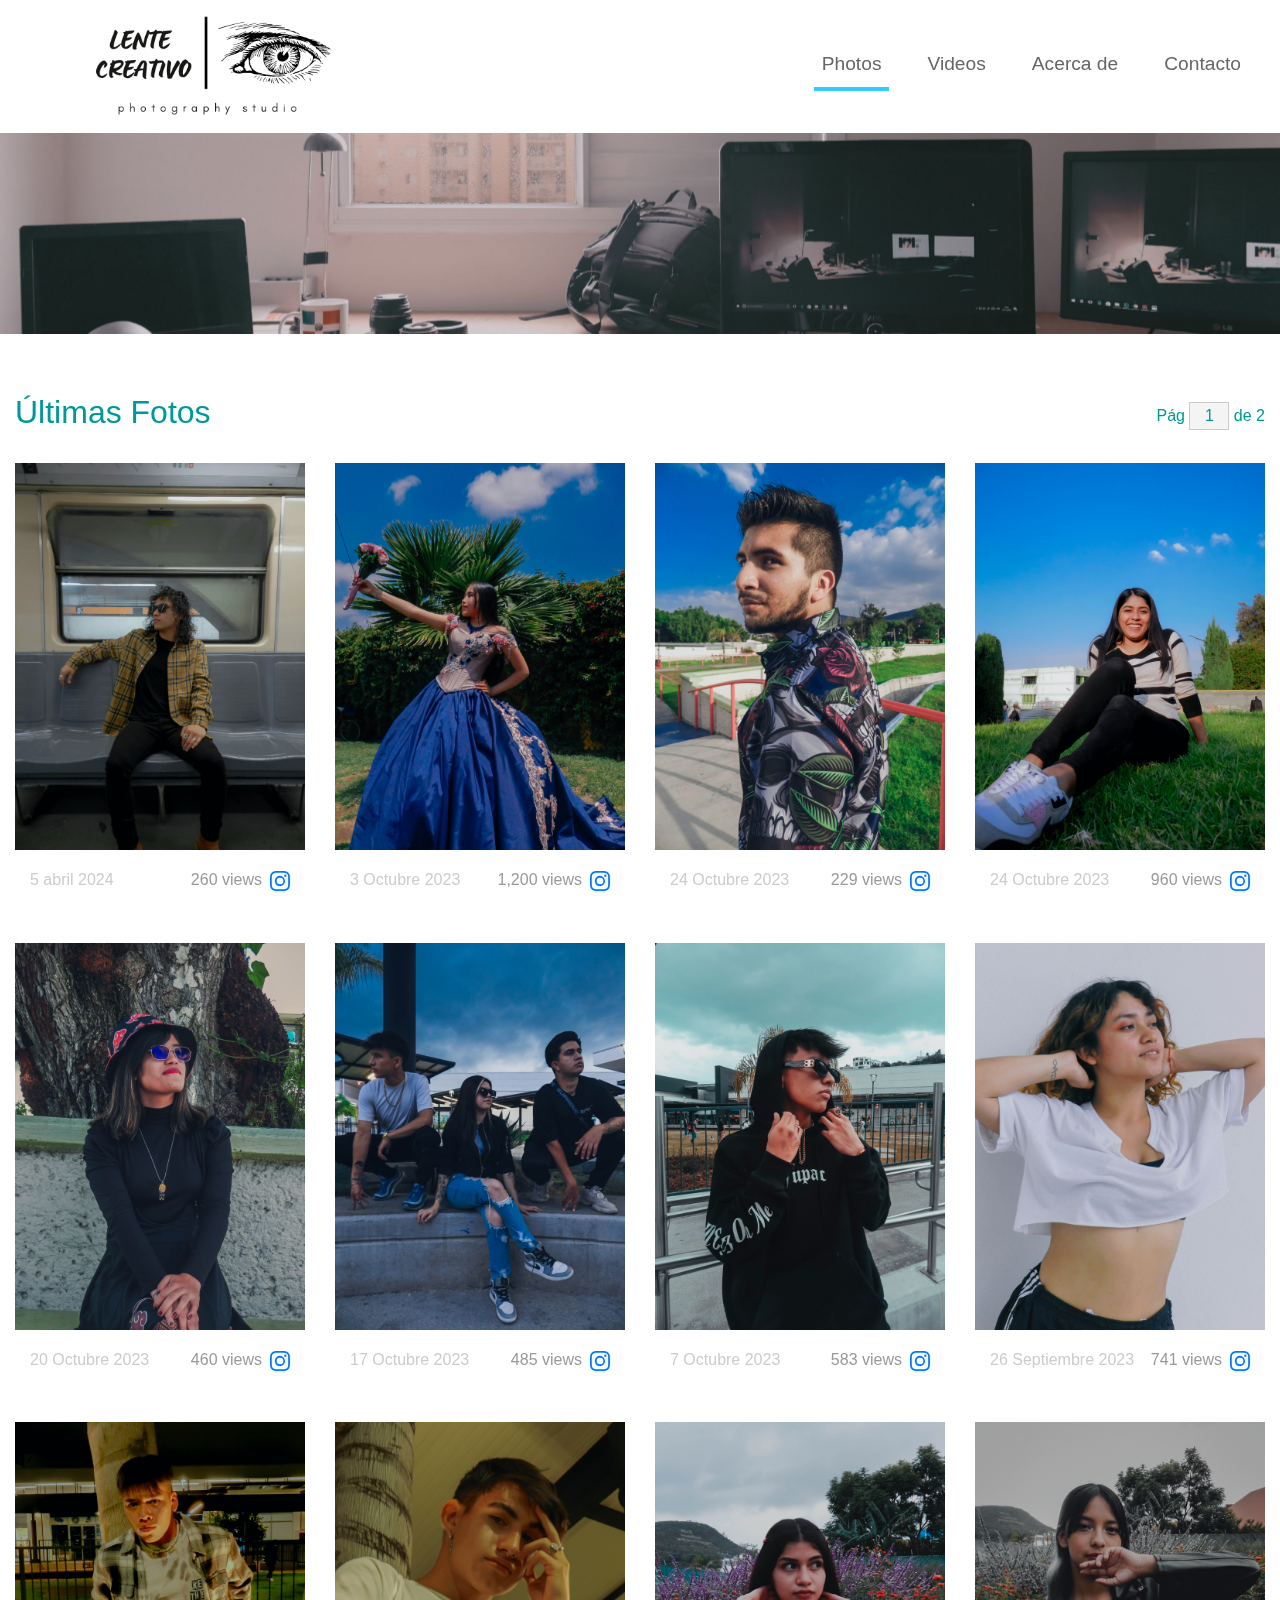
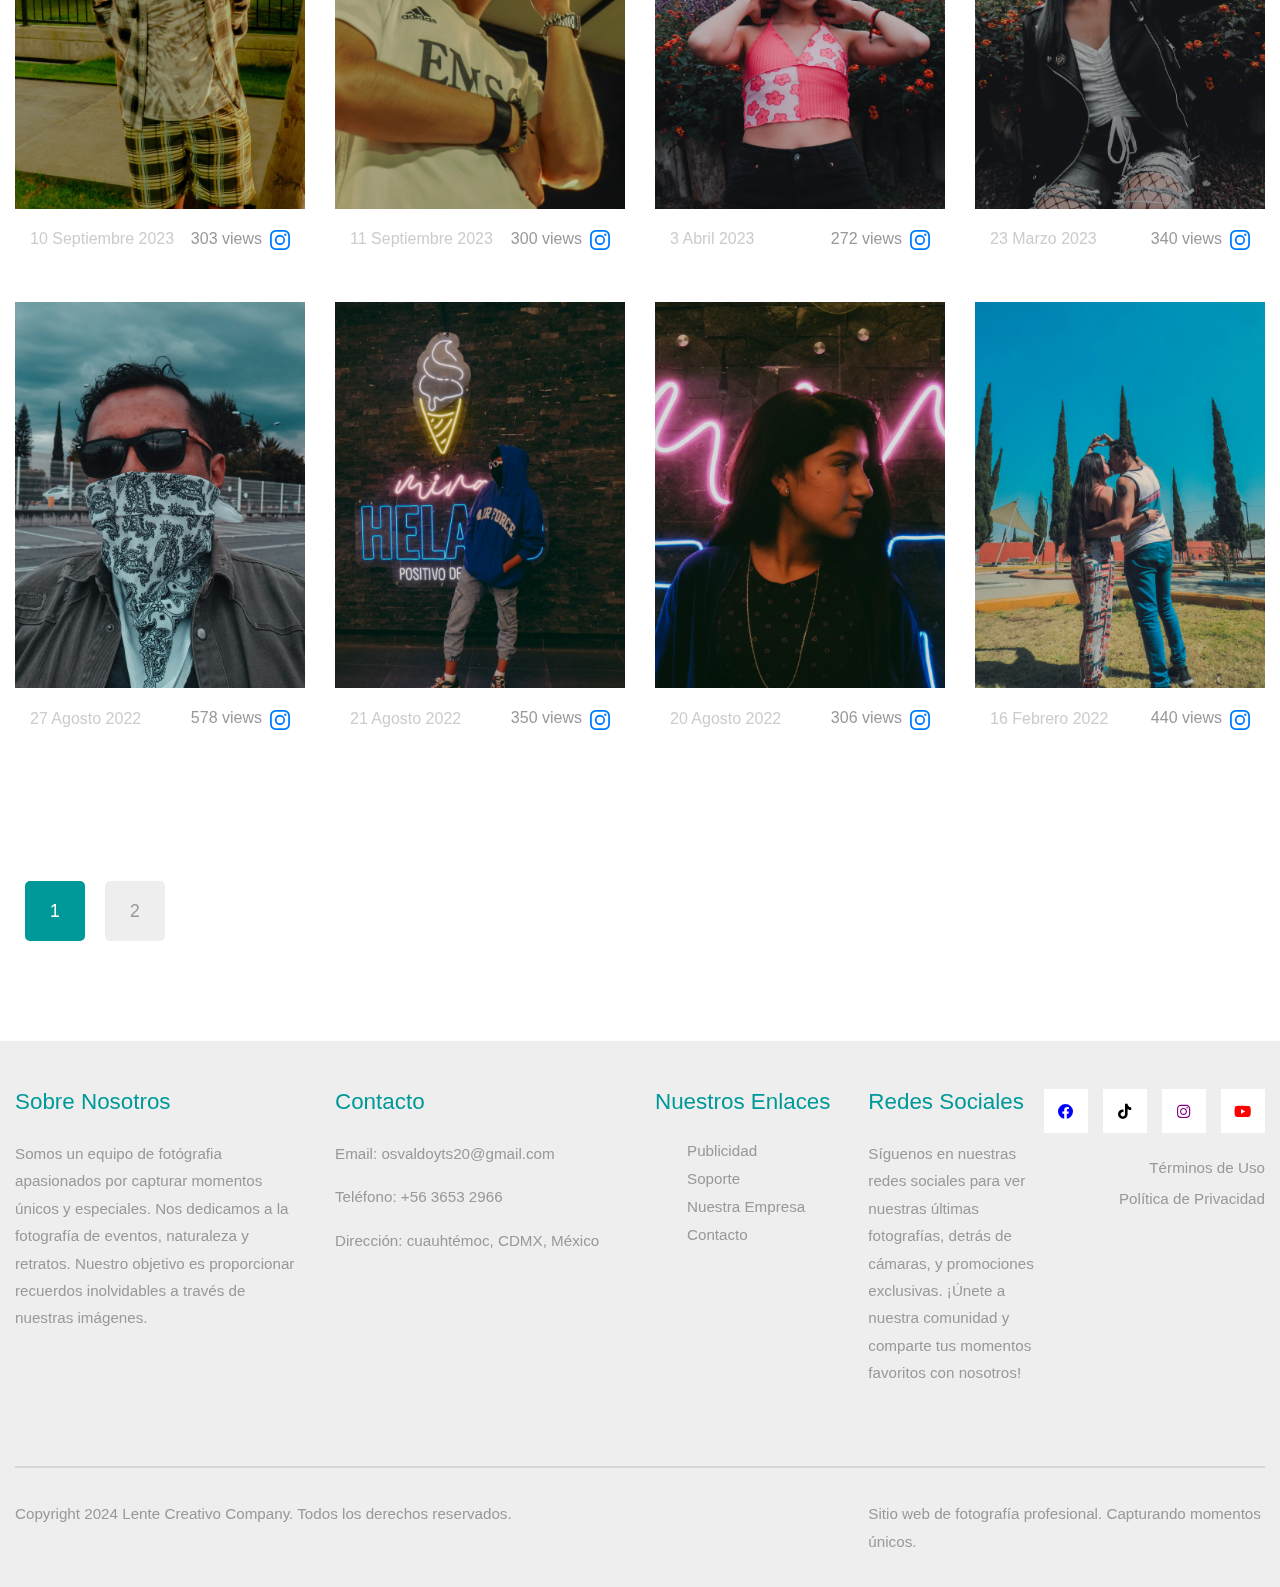
==== index.html @ 3329847a "first commit" ====
<!DOCTYPE html>
<html lang="en">
<head>
    <meta charset="UTF-8">
    <meta name="viewport" content="width=device-width, initial-scale=1.0">
    <title>Lente Creativo | Inicio</title>
    <link rel="stylesheet" href="css/bootstrap.min.css">
    <link rel="stylesheet" href="fontawesome/css/all.min.css">
    <link rel="stylesheet" href="css/templatemo-style.css">
    <link rel="icon" href="img/lente.png" type="image/x-icon">
    <link href="https://stackpath.bootstrapcdn.com/bootstrap/4.5.2/css/bootstrap.min.css" rel="stylesheet">
    <link href="https://cdnjs.cloudflare.com/ajax/libs/font-awesome/5.15.4/css/all.min.css" rel="stylesheet">


</head>
<body>
    <!-- Page Loader -->
    <div id="loader-wrapper">
        <div id="loader"></div>

        <div class="loader-section section-left"></div>
        <div class="loader-section section-right"></div>

    </div>
    <nav class="navbar navbar-expand-lg">
        <div class="container-fluid">
            <a class="navbar-brand" href="#">
                <img src="img/logo-creative.png" alt="Image" class="img-fluid">
            </a>
            <button class="navbar-toggler" type="button" data-toggle="collapse" data-target="#navbarSupportedContent" aria-controls="navbarSupportedContent" aria-expanded="false" aria-label="Toggle navigation">
                <i class="fas fa-bars"></i>
            </button>
            <div class="collapse navbar-collapse" id="navbarSupportedContent">
            <ul class="navbar-nav ml-auto mb-2 mb-lg-0">
                <li class="nav-item">
                    <a class="nav-link nav-link-1 active" aria-current="page" href="index.html">Photos</a>
                </li>
                <li class="nav-item">
                    <a class="nav-link nav-link-2" href="videos.html">Videos</a>
                </li>
                <li class="nav-item">
                    <a class="nav-link nav-link-3" href="about.html">Acerca de</a>
                </li>
                <li class="nav-item">
                    <a class="nav-link nav-link-4" href="contact.html">Contacto</a>
                </li>
            </ul>
            </div>
        </div>
    </nav>

    <div class="tm-hero d-flex justify-content-center align-items-center" data-parallax="scroll" data-image-src="img/fondo-desk.jpg">
        <form class="d-flex tm-search-form">
            <!-- <input class="form-control tm-search-input" type="search" placeholder="Search" aria-label="Search">
            <button class="btn btn-outline-success tm-search-btn" type="submit">
                <i class="fas fa-search"></i>
            </button> -->
        </form>
    </div>

    <div class="container-fluid tm-container-content tm-mt-60">
        <div class="row mb-4">
            <h2 class="col-6 tm-text-primary">
                Últimas Fotos
            </h2>
            <div class="col-6 d-flex justify-content-end align-items-center">
                <form action="" class="tm-text-primary">
                    Pág <input type="text" value="1" size="1" class="tm-input-paging tm-text-primary"> de 2
                </form>
            </div>
        </div>
        <!-- Ilucionista -->
        <div class="row tm-mb-90 tm-gallery">
            <div class="col-xl-3 col-lg-4 col-md-6 col-sm-6 col-12 mb-5">
                <figure class="effect-ming tm-video-item">
                    <img src="img/Ilucionita/DSCN0073.jpg" alt="Image" class="img-fluid"  id="mainImage1">
                    <figcaption class="d-flex align-items-center justify-content-center">
                        <h2 id="paragraph1">Ilucionista</h2>
                        <a href="photo-details.html?set=1">Ver más</a>
                    </figcaption>                    
                </figure>
                <div class="container">
                    <div class="d-flex justify-content-between tm-text-gray">
                        <div class="d-flex align-items-center">
                            <span class="tm-text-gray-light">5 abril 2024</span>
                        </div>
                        <div class="d-flex align-items-center">
                            <p class="mb-0 mr-2">260 views</p>
                            <a href="https://www.instagram.com/mm12_photos/" target="_blank">
                                <svg xmlns="http://www.w3.org/2000/svg" width="20" height="20" fill="currentColor" class="bi bi-instagram" viewBox="0 0 16 16">
                                    <path d="M8 0C5.829 0 5.556.01 4.703.048 3.85.088 3.269.222 2.76.42a3.9 3.9 0 0 0-1.417.923A3.9 3.9 0 0 0 .42 2.76C.222 3.268.087 3.85.048 4.7.01 5.555 0 5.827 0 8.001c0 2.172.01 2.444.048 3.297.04.852.174 1.433.372 1.942.205.526.478.972.923 1.417.444.445.89.719 1.416.923.51.198 1.09.333 1.942.372C5.555 15.99 5.827 16 8 16s2.444-.01 3.298-.048c.851-.04 1.434-.174 1.943-.372a3.9 3.9 0 0 0 1.416-.923c.445-.445.718-.891.923-1.417.197-.509.332-1.09.372-1.942C15.99 10.445 16 10.173 16 8s-.01-2.445-.048-3.299c-.04-.851-.175-1.433-.372-1.941a3.9 3.9 0 0 0-.923-1.417A3.9 3.9 0 0 0 13.24.42c-.51-.198-1.092-.333-1.943-.372C10.443.01 10.172 0 7.998 0zm-.717 1.442h.718c2.136 0 2.389.007 3.232.046.78.035 1.204.166 1.486.275.373.145.64.319.92.599s.453.546.598.92c.11.281.24.705.275 1.485.039.843.047 1.096.047 3.231s-.008 2.389-.047 3.232c-.035.78-.166 1.203-.275 1.485a2.5 2.5 0 0 1-.599.919c-.28.28-.546.453-.92.598-.28.11-.704.24-1.485.276-.843.038-1.096.047-3.232.047s-2.39-.009-3.233-.047c-.78-.036-1.203-.166-1.485-.276a2.5 2.5 0 0 1-.92-.598 2.5 2.5 0 0 1-.6-.92c-.109-.281-.24-.705-.275-1.485-.038-.843-.046-1.096-.046-3.233s.008-2.388.046-3.231c.036-.78.166-1.204.276-1.486.145-.373.319-.64.599-.92s.546-.453.92-.598c.282-.11.705-.24 1.485-.276.738-.034 1.024-.044 2.515-.045zm4.988 1.328a.96.96 0 1 0 0 1.92.96.96 0 0 0 0-1.92m-4.27 1.122a4.109 4.109 0 1 0 0 8.217 4.109 4.109 0 0 0 0-8.217m0 1.441a2.667 2.667 0 1 1 0 5.334 2.667 2.667 0 0 1 0-5.334"/>
                                </svg>
                            </a>
                        </div>
                    </div>
                </div>
            </div>
            <!-- Xv-->
            <div class="col-xl-3 col-lg-4 col-md-6 col-sm-6 col-12 mb-5">
                <figure class="effect-ming tm-video-item">
                    <img src="img/xv/DSCN0004.jpg" alt="Image" class="img-fluid" id="mainImage2">
                    <figcaption class="d-flex align-items-center justify-content-center">
                        <h2 id="paragraph2">XV</h2>
                        <a href="photo-details.html?set=2">Ver más</a>
                    </figcaption>                    
                </figure>
                <div class="container">
                    <div class="d-flex justify-content-between tm-text-gray">
                        <div class="d-flex align-items-center">
                            <span class="tm-text-gray-light">3 Octubre 2023</span>
                        </div>
                        <div class="d-flex align-items-center">
                            <p class="mb-0 mr-2">1,200 views</p>
                            <a href="https://www.instagram.com/mm12_photos/" target="_blank">
                                <svg xmlns="http://www.w3.org/2000/svg" width="20" height="20" fill="currentColor" class="bi bi-instagram" viewBox="0 0 16 16">
                                    <path d="M8 0C5.829 0 5.556.01 4.703.048 3.85.088 3.269.222 2.76.42a3.9 3.9 0 0 0-1.417.923A3.9 3.9 0 0 0 .42 2.76C.222 3.268.087 3.85.048 4.7.01 5.555 0 5.827 0 8.001c0 2.172.01 2.444.048 3.297.04.852.174 1.433.372 1.942.205.526.478.972.923 1.417.444.445.89.719 1.416.923.51.198 1.09.333 1.942.372C5.555 15.99 5.827 16 8 16s2.444-.01 3.298-.048c.851-.04 1.434-.174 1.943-.372a3.9 3.9 0 0 0 1.416-.923c.445-.445.718-.891.923-1.417.197-.509.332-1.09.372-1.942C15.99 10.445 16 10.173 16 8s-.01-2.445-.048-3.299c-.04-.851-.175-1.433-.372-1.941a3.9 3.9 0 0 0-.923-1.417A3.9 3.9 0 0 0 13.24.42c-.51-.198-1.092-.333-1.943-.372C10.443.01 10.172 0 7.998 0zm-.717 1.442h.718c2.136 0 2.389.007 3.232.046.78.035 1.204.166 1.486.275.373.145.64.319.92.599s.453.546.598.92c.11.281.24.705.275 1.485.039.843.047 1.096.047 3.231s-.008 2.389-.047 3.232c-.035.78-.166 1.203-.275 1.485a2.5 2.5 0 0 1-.599.919c-.28.28-.546.453-.92.598-.28.11-.704.24-1.485.276-.843.038-1.096.047-3.232.047s-2.39-.009-3.233-.047c-.78-.036-1.203-.166-1.485-.276a2.5 2.5 0 0 1-.92-.598 2.5 2.5 0 0 1-.6-.92c-.109-.281-.24-.705-.275-1.485-.038-.843-.046-1.096-.046-3.233s.008-2.388.046-3.231c.036-.78.166-1.204.276-1.486.145-.373.319-.64.599-.92s.546-.453.92-.598c.282-.11.705-.24 1.485-.276.738-.034 1.024-.044 2.515-.045zm4.988 1.328a.96.96 0 1 0 0 1.92.96.96 0 0 0 0-1.92m-4.27 1.122a4.109 4.109 0 1 0 0 8.217 4.109 4.109 0 0 0 0-8.217m0 1.441a2.667 2.667 0 1 1 0 5.334 2.667 2.667 0 0 1 0-5.334"/>
                                </svg>
                            </a>
                        </div>
                    </div>
                </div>
            </div>
            <!-- Mike -->
            <div class="col-xl-3 col-lg-4 col-md-6 col-sm-6 col-12 mb-5">
                <figure class="effect-ming tm-video-item">
                    <img src="img/mike/DSCN0142.jpg" alt="Image" class="img-fluid" id="mainImage3">
                    <figcaption class="d-flex align-items-center justify-content-center">
                        <h2 id="paragraph3">Boy</h2>
                        <a href="photo-details.html?set=3">Ver más</a>
                    </figcaption>                    
                </figure>
                <div class="container">
                    <div class="d-flex justify-content-between tm-text-gray">
                        <div class="d-flex align-items-center">
                            <span class="tm-text-gray-light">24 Octubre 2023</span>
                        </div>
                        <div class="d-flex align-items-center">
                            <p class="mb-0 mr-2">229 views</p>
                            <a href="https://www.instagram.com/mm12_photos/" target="_blank">
                                <svg xmlns="http://www.w3.org/2000/svg" width="20" height="20" fill="currentColor" class="bi bi-instagram" viewBox="0 0 16 16">
                                    <path d="M8 0C5.829 0 5.556.01 4.703.048 3.85.088 3.269.222 2.76.42a3.9 3.9 0 0 0-1.417.923A3.9 3.9 0 0 0 .42 2.76C.222 3.268.087 3.85.048 4.7.01 5.555 0 5.827 0 8.001c0 2.172.01 2.444.048 3.297.04.852.174 1.433.372 1.942.205.526.478.972.923 1.417.444.445.89.719 1.416.923.51.198 1.09.333 1.942.372C5.555 15.99 5.827 16 8 16s2.444-.01 3.298-.048c.851-.04 1.434-.174 1.943-.372a3.9 3.9 0 0 0 1.416-.923c.445-.445.718-.891.923-1.417.197-.509.332-1.09.372-1.942C15.99 10.445 16 10.173 16 8s-.01-2.445-.048-3.299c-.04-.851-.175-1.433-.372-1.941a3.9 3.9 0 0 0-.923-1.417A3.9 3.9 0 0 0 13.24.42c-.51-.198-1.092-.333-1.943-.372C10.443.01 10.172 0 7.998 0zm-.717 1.442h.718c2.136 0 2.389.007 3.232.046.78.035 1.204.166 1.486.275.373.145.64.319.92.599s.453.546.598.92c.11.281.24.705.275 1.485.039.843.047 1.096.047 3.231s-.008 2.389-.047 3.232c-.035.78-.166 1.203-.275 1.485a2.5 2.5 0 0 1-.599.919c-.28.28-.546.453-.92.598-.28.11-.704.24-1.485.276-.843.038-1.096.047-3.232.047s-2.39-.009-3.233-.047c-.78-.036-1.203-.166-1.485-.276a2.5 2.5 0 0 1-.92-.598 2.5 2.5 0 0 1-.6-.92c-.109-.281-.24-.705-.275-1.485-.038-.843-.046-1.096-.046-3.233s.008-2.388.046-3.231c.036-.78.166-1.204.276-1.486.145-.373.319-.64.599-.92s.546-.453.92-.598c.282-.11.705-.24 1.485-.276.738-.034 1.024-.044 2.515-.045zm4.988 1.328a.96.96 0 1 0 0 1.92.96.96 0 0 0 0-1.92m-4.27 1.122a4.109 4.109 0 1 0 0 8.217 4.109 4.109 0 0 0 0-8.217m0 1.441a2.667 2.667 0 1 1 0 5.334 2.667 2.667 0 0 1 0-5.334"/>
                                </svg>
                            </a>
                        </div>
                    </div>
                </div>
            </div>
            <!-- Fer -->
            <div class="col-xl-3 col-lg-4 col-md-6 col-sm-6 col-12 mb-5">
                <figure class="effect-ming tm-video-item">
                    <img src="img/Fer/DSCN0182.jpg" alt="Image" class="img-fluid" id="mainImage4">
                    <figcaption class="d-flex align-items-center justify-content-center">
                        <h2 id="paragraph4">Girl</h2>
                        <a href="photo-details.html?set=4">Ver más</a>
                    </figcaption>                    
                </figure>
                <div class="container">
                    <div class="d-flex justify-content-between tm-text-gray">
                        <div class="d-flex align-items-center">
                            <span class="tm-text-gray-light">24 Octubre 2023</span>
                        </div>
                        <div class="d-flex align-items-center">
                            <p class="mb-0 mr-2">960 views</p>
                            <a href="https://www.instagram.com/mm12_photos/" target="_blank">
                                <svg xmlns="http://www.w3.org/2000/svg" width="20" height="20" fill="currentColor" class="bi bi-instagram" viewBox="0 0 16 16">
                                    <path d="M8 0C5.829 0 5.556.01 4.703.048 3.85.088 3.269.222 2.76.42a3.9 3.9 0 0 0-1.417.923A3.9 3.9 0 0 0 .42 2.76C.222 3.268.087 3.85.048 4.7.01 5.555 0 5.827 0 8.001c0 2.172.01 2.444.048 3.297.04.852.174 1.433.372 1.942.205.526.478.972.923 1.417.444.445.89.719 1.416.923.51.198 1.09.333 1.942.372C5.555 15.99 5.827 16 8 16s2.444-.01 3.298-.048c.851-.04 1.434-.174 1.943-.372a3.9 3.9 0 0 0 1.416-.923c.445-.445.718-.891.923-1.417.197-.509.332-1.09.372-1.942C15.99 10.445 16 10.173 16 8s-.01-2.445-.048-3.299c-.04-.851-.175-1.433-.372-1.941a3.9 3.9 0 0 0-.923-1.417A3.9 3.9 0 0 0 13.24.42c-.51-.198-1.092-.333-1.943-.372C10.443.01 10.172 0 7.998 0zm-.717 1.442h.718c2.136 0 2.389.007 3.232.046.78.035 1.204.166 1.486.275.373.145.64.319.92.599s.453.546.598.92c.11.281.24.705.275 1.485.039.843.047 1.096.047 3.231s-.008 2.389-.047 3.232c-.035.78-.166 1.203-.275 1.485a2.5 2.5 0 0 1-.599.919c-.28.28-.546.453-.92.598-.28.11-.704.24-1.485.276-.843.038-1.096.047-3.232.047s-2.39-.009-3.233-.047c-.78-.036-1.203-.166-1.485-.276a2.5 2.5 0 0 1-.92-.598 2.5 2.5 0 0 1-.6-.92c-.109-.281-.24-.705-.275-1.485-.038-.843-.046-1.096-.046-3.233s.008-2.388.046-3.231c.036-.78.166-1.204.276-1.486.145-.373.319-.64.599-.92s.546-.453.92-.598c.282-.11.705-.24 1.485-.276.738-.034 1.024-.044 2.515-.045zm4.988 1.328a.96.96 0 1 0 0 1.92.96.96 0 0 0 0-1.92m-4.27 1.122a4.109 4.109 0 1 0 0 8.217 4.109 4.109 0 0 0 0-8.217m0 1.441a2.667 2.667 0 1 1 0 5.334 2.667 2.667 0 0 1 0-5.334"/>
                                </svg>
                            </a>
                        </div>
                    </div>
                </div>
            </div>
            <!-- Jen -->
            <div class="col-xl-3 col-lg-4 col-md-6 col-sm-6 col-12 mb-5">
                <figure class="effect-ming tm-video-item">
                    <img src="img/Jen/DSCN9699.jpg" alt="Image" class="img-fluid" id="mainImage5">
                    <figcaption class="d-flex align-items-center justify-content-center">
                        <h2 id="paragraph5">Girl</h2>
                        <a href="photo-details.html?set=5">Ver más</a>
                    </figcaption>                    
                </figure>
                <div class="container">
                    <div class="d-flex justify-content-between tm-text-gray">
                        <div class="d-flex align-items-center">
                            <span class="tm-text-gray-light">20 Octubre 2023</span>
                        </div>
                        <div class="d-flex align-items-center">
                            <p class="mb-0 mr-2">460 views</p>
                            <a href="https://www.instagram.com/mm12_photos/" target="_blank">
                                <svg xmlns="http://www.w3.org/2000/svg" width="20" height="20" fill="currentColor" class="bi bi-instagram" viewBox="0 0 16 16">
                                    <path d="M8 0C5.829 0 5.556.01 4.703.048 3.85.088 3.269.222 2.76.42a3.9 3.9 0 0 0-1.417.923A3.9 3.9 0 0 0 .42 2.76C.222 3.268.087 3.85.048 4.7.01 5.555 0 5.827 0 8.001c0 2.172.01 2.444.048 3.297.04.852.174 1.433.372 1.942.205.526.478.972.923 1.417.444.445.89.719 1.416.923.51.198 1.09.333 1.942.372C5.555 15.99 5.827 16 8 16s2.444-.01 3.298-.048c.851-.04 1.434-.174 1.943-.372a3.9 3.9 0 0 0 1.416-.923c.445-.445.718-.891.923-1.417.197-.509.332-1.09.372-1.942C15.99 10.445 16 10.173 16 8s-.01-2.445-.048-3.299c-.04-.851-.175-1.433-.372-1.941a3.9 3.9 0 0 0-.923-1.417A3.9 3.9 0 0 0 13.24.42c-.51-.198-1.092-.333-1.943-.372C10.443.01 10.172 0 7.998 0zm-.717 1.442h.718c2.136 0 2.389.007 3.232.046.78.035 1.204.166 1.486.275.373.145.64.319.92.599s.453.546.598.92c.11.281.24.705.275 1.485.039.843.047 1.096.047 3.231s-.008 2.389-.047 3.232c-.035.78-.166 1.203-.275 1.485a2.5 2.5 0 0 1-.599.919c-.28.28-.546.453-.92.598-.28.11-.704.24-1.485.276-.843.038-1.096.047-3.232.047s-2.39-.009-3.233-.047c-.78-.036-1.203-.166-1.485-.276a2.5 2.5 0 0 1-.92-.598 2.5 2.5 0 0 1-.6-.92c-.109-.281-.24-.705-.275-1.485-.038-.843-.046-1.096-.046-3.233s.008-2.388.046-3.231c.036-.78.166-1.204.276-1.486.145-.373.319-.64.599-.92s.546-.453.92-.598c.282-.11.705-.24 1.485-.276.738-.034 1.024-.044 2.515-.045zm4.988 1.328a.96.96 0 1 0 0 1.92.96.96 0 0 0 0-1.92m-4.27 1.122a4.109 4.109 0 1 0 0 8.217 4.109 4.109 0 0 0 0-8.217m0 1.441a2.667 2.667 0 1 1 0 5.334 2.667 2.667 0 0 1 0-5.334"/>
                                </svg>
                            </a>
                        </div>
                    </div>
                </div>
            </div>
            <!-- Amigos -->
            <div class="col-xl-3 col-lg-4 col-md-6 col-sm-6 col-12 mb-5">
                <figure class="effect-ming tm-video-item">
                    <img src="img/amigos/DSCN0412.jpg" alt="Image" class="img-fluid" id="mainImage6">
                    <figcaption class="d-flex align-items-center justify-content-center">
                        <h2 id="paragraph6">Friends</h2>
                        <a href="photo-details.html?set=6">Ver más</a>
                    </figcaption>                    
                </figure>
                <div class="container">
                    <div class="d-flex justify-content-between tm-text-gray">
                        <div class="d-flex align-items-center">
                            <span class="tm-text-gray-light">17 Octubre 2023</span>
                        </div>
                        <div class="d-flex align-items-center">
                            <p class="mb-0 mr-2">485 views</p>
                            <a href="https://www.instagram.com/mm12_photos/" target="_blank">
                                <svg xmlns="http://www.w3.org/2000/svg" width="20" height="20" fill="currentColor" class="bi bi-instagram" viewBox="0 0 16 16">
                                    <path d="M8 0C5.829 0 5.556.01 4.703.048 3.85.088 3.269.222 2.76.42a3.9 3.9 0 0 0-1.417.923A3.9 3.9 0 0 0 .42 2.76C.222 3.268.087 3.85.048 4.7.01 5.555 0 5.827 0 8.001c0 2.172.01 2.444.048 3.297.04.852.174 1.433.372 1.942.205.526.478.972.923 1.417.444.445.89.719 1.416.923.51.198 1.09.333 1.942.372C5.555 15.99 5.827 16 8 16s2.444-.01 3.298-.048c.851-.04 1.434-.174 1.943-.372a3.9 3.9 0 0 0 1.416-.923c.445-.445.718-.891.923-1.417.197-.509.332-1.09.372-1.942C15.99 10.445 16 10.173 16 8s-.01-2.445-.048-3.299c-.04-.851-.175-1.433-.372-1.941a3.9 3.9 0 0 0-.923-1.417A3.9 3.9 0 0 0 13.24.42c-.51-.198-1.092-.333-1.943-.372C10.443.01 10.172 0 7.998 0zm-.717 1.442h.718c2.136 0 2.389.007 3.232.046.78.035 1.204.166 1.486.275.373.145.64.319.92.599s.453.546.598.92c.11.281.24.705.275 1.485.039.843.047 1.096.047 3.231s-.008 2.389-.047 3.232c-.035.78-.166 1.203-.275 1.485a2.5 2.5 0 0 1-.599.919c-.28.28-.546.453-.92.598-.28.11-.704.24-1.485.276-.843.038-1.096.047-3.232.047s-2.39-.009-3.233-.047c-.78-.036-1.203-.166-1.485-.276a2.5 2.5 0 0 1-.92-.598 2.5 2.5 0 0 1-.6-.92c-.109-.281-.24-.705-.275-1.485-.038-.843-.046-1.096-.046-3.233s.008-2.388.046-3.231c.036-.78.166-1.204.276-1.486.145-.373.319-.64.599-.92s.546-.453.92-.598c.282-.11.705-.24 1.485-.276.738-.034 1.024-.044 2.515-.045zm4.988 1.328a.96.96 0 1 0 0 1.92.96.96 0 0 0 0-1.92m-4.27 1.122a4.109 4.109 0 1 0 0 8.217 4.109 4.109 0 0 0 0-8.217m0 1.441a2.667 2.667 0 1 1 0 5.334 2.667 2.667 0 0 1 0-5.334"/>
                                </svg>
                            </a>
                        </div>
                    </div>
                </div>
            </div>
            <!-- Try -->
            <div class="col-xl-3 col-lg-4 col-md-6 col-sm-6 col-12 mb-5">
                <figure class="effect-ming tm-video-item">
                    <img src="img/try/DSCN0299.jpg" alt="Image" class="img-fluid" id="mainImage7">
                    <figcaption class="d-flex align-items-center justify-content-center">
                        <h2 id="paragraph7">Boy</h2>
                        <a href="photo-details.html?set=7">Ver más</a>
                    </figcaption>                    
                </figure>
                <div class="container">
                    <div class="d-flex justify-content-between tm-text-gray">
                        <div class="d-flex align-items-center">
                            <span class="tm-text-gray-light">7 Octubre 2023</span>
                        </div>
                        <div class="d-flex align-items-center">
                            <p class="mb-0 mr-2">583 views</p>
                            <a href="https://www.instagram.com/mm12_photos/" target="_blank">
                                <svg xmlns="http://www.w3.org/2000/svg" width="20" height="20" fill="currentColor" class="bi bi-instagram" viewBox="0 0 16 16">
                                    <path d="M8 0C5.829 0 5.556.01 4.703.048 3.85.088 3.269.222 2.76.42a3.9 3.9 0 0 0-1.417.923A3.9 3.9 0 0 0 .42 2.76C.222 3.268.087 3.85.048 4.7.01 5.555 0 5.827 0 8.001c0 2.172.01 2.444.048 3.297.04.852.174 1.433.372 1.942.205.526.478.972.923 1.417.444.445.89.719 1.416.923.51.198 1.09.333 1.942.372C5.555 15.99 5.827 16 8 16s2.444-.01 3.298-.048c.851-.04 1.434-.174 1.943-.372a3.9 3.9 0 0 0 1.416-.923c.445-.445.718-.891.923-1.417.197-.509.332-1.09.372-1.942C15.99 10.445 16 10.173 16 8s-.01-2.445-.048-3.299c-.04-.851-.175-1.433-.372-1.941a3.9 3.9 0 0 0-.923-1.417A3.9 3.9 0 0 0 13.24.42c-.51-.198-1.092-.333-1.943-.372C10.443.01 10.172 0 7.998 0zm-.717 1.442h.718c2.136 0 2.389.007 3.232.046.78.035 1.204.166 1.486.275.373.145.64.319.92.599s.453.546.598.92c.11.281.24.705.275 1.485.039.843.047 1.096.047 3.231s-.008 2.389-.047 3.232c-.035.78-.166 1.203-.275 1.485a2.5 2.5 0 0 1-.599.919c-.28.28-.546.453-.92.598-.28.11-.704.24-1.485.276-.843.038-1.096.047-3.232.047s-2.39-.009-3.233-.047c-.78-.036-1.203-.166-1.485-.276a2.5 2.5 0 0 1-.92-.598 2.5 2.5 0 0 1-.6-.92c-.109-.281-.24-.705-.275-1.485-.038-.843-.046-1.096-.046-3.233s.008-2.388.046-3.231c.036-.78.166-1.204.276-1.486.145-.373.319-.64.599-.92s.546-.453.92-.598c.282-.11.705-.24 1.485-.276.738-.034 1.024-.044 2.515-.045zm4.988 1.328a.96.96 0 1 0 0 1.92.96.96 0 0 0 0-1.92m-4.27 1.122a4.109 4.109 0 1 0 0 8.217 4.109 4.109 0 0 0 0-8.217m0 1.441a2.667 2.667 0 1 1 0 5.334 2.667 2.667 0 0 1 0-5.334"/>
                                </svg>
                            </a>
                        </div>
                    </div>
                </div>
            </div>
            <!-- Bailarina -->
            <div class="col-xl-3 col-lg-4 col-md-6 col-sm-6 col-12 mb-5">
                <figure class="effect-ming tm-video-item">
                    <img src="img/soni/DSCN0191.jpg" alt="Image" class="img-fluid" id="mainImage8">
                    <figcaption class="d-flex align-items-center justify-content-center">
                        <h2 id="paragraph8">Bailarina</h2>
                        <a href="photo-details.html?set=8">Ver más</a>
                    </figcaption>                    
                </figure>
                <div class="container">
                    <div class="d-flex justify-content-between tm-text-gray">
                        <div class="d-flex align-items-center">
                            <span class="tm-text-gray-light">26 Septiembre 2023</span>
                        </div>
                        <div class="d-flex align-items-center">
                            <p class="mb-0 mr-2">741 views</p>
                            <a href="https://www.instagram.com/mm12_photos/" target="_blank">
                                <svg xmlns="http://www.w3.org/2000/svg" width="20" height="20" fill="currentColor" class="bi bi-instagram" viewBox="0 0 16 16">
                                    <path d="M8 0C5.829 0 5.556.01 4.703.048 3.85.088 3.269.222 2.76.42a3.9 3.9 0 0 0-1.417.923A3.9 3.9 0 0 0 .42 2.76C.222 3.268.087 3.85.048 4.7.01 5.555 0 5.827 0 8.001c0 2.172.01 2.444.048 3.297.04.852.174 1.433.372 1.942.205.526.478.972.923 1.417.444.445.89.719 1.416.923.51.198 1.09.333 1.942.372C5.555 15.99 5.827 16 8 16s2.444-.01 3.298-.048c.851-.04 1.434-.174 1.943-.372a3.9 3.9 0 0 0 1.416-.923c.445-.445.718-.891.923-1.417.197-.509.332-1.09.372-1.942C15.99 10.445 16 10.173 16 8s-.01-2.445-.048-3.299c-.04-.851-.175-1.433-.372-1.941a3.9 3.9 0 0 0-.923-1.417A3.9 3.9 0 0 0 13.24.42c-.51-.198-1.092-.333-1.943-.372C10.443.01 10.172 0 7.998 0zm-.717 1.442h.718c2.136 0 2.389.007 3.232.046.78.035 1.204.166 1.486.275.373.145.64.319.92.599s.453.546.598.92c.11.281.24.705.275 1.485.039.843.047 1.096.047 3.231s-.008 2.389-.047 3.232c-.035.78-.166 1.203-.275 1.485a2.5 2.5 0 0 1-.599.919c-.28.28-.546.453-.92.598-.28.11-.704.24-1.485.276-.843.038-1.096.047-3.232.047s-2.39-.009-3.233-.047c-.78-.036-1.203-.166-1.485-.276a2.5 2.5 0 0 1-.92-.598 2.5 2.5 0 0 1-.6-.92c-.109-.281-.24-.705-.275-1.485-.038-.843-.046-1.096-.046-3.233s.008-2.388.046-3.231c.036-.78.166-1.204.276-1.486.145-.373.319-.64.599-.92s.546-.453.92-.598c.282-.11.705-.24 1.485-.276.738-.034 1.024-.044 2.515-.045zm4.988 1.328a.96.96 0 1 0 0 1.92.96.96 0 0 0 0-1.92m-4.27 1.122a4.109 4.109 0 1 0 0 8.217 4.109 4.109 0 0 0 0-8.217m0 1.441a2.667 2.667 0 1 1 0 5.334 2.667 2.667 0 0 1 0-5.334"/>
                                </svg>
                            </a>
                        </div>
                    </div>
                </div>
            </div>
            <!-- Boy 1 -->
            <div class="col-xl-3 col-lg-4 col-md-6 col-sm-6 col-12 mb-5">
                <figure class="effect-ming tm-video-item">
                    <img src="img/amigos_2/DSCN0251.jpg" alt="Image" class="img-fluid" id="mainImage9">
                    <figcaption class="d-flex align-items-center justify-content-center">
                        <h2 id="paragraph9">Boy</h2>
                        <a href="photo-details.html?set=9">Ver más</a>
                    </figcaption>                    
                </figure>
                <div class="container">
                    <div class="d-flex justify-content-between tm-text-gray">
                        <div class="d-flex align-items-center">
                            <span class="tm-text-gray-light">10 Septiembre 2023</span>
                        </div>
                        <div class="d-flex align-items-center">
                            <p class="mb-0 mr-2">303 views</p>
                            <a href="https://www.instagram.com/mm12_photos/" target="_blank">
                                <svg xmlns="http://www.w3.org/2000/svg" width="20" height="20" fill="currentColor" class="bi bi-instagram" viewBox="0 0 16 16">
                                    <path d="M8 0C5.829 0 5.556.01 4.703.048 3.85.088 3.269.222 2.76.42a3.9 3.9 0 0 0-1.417.923A3.9 3.9 0 0 0 .42 2.76C.222 3.268.087 3.85.048 4.7.01 5.555 0 5.827 0 8.001c0 2.172.01 2.444.048 3.297.04.852.174 1.433.372 1.942.205.526.478.972.923 1.417.444.445.89.719 1.416.923.51.198 1.09.333 1.942.372C5.555 15.99 5.827 16 8 16s2.444-.01 3.298-.048c.851-.04 1.434-.174 1.943-.372a3.9 3.9 0 0 0 1.416-.923c.445-.445.718-.891.923-1.417.197-.509.332-1.09.372-1.942C15.99 10.445 16 10.173 16 8s-.01-2.445-.048-3.299c-.04-.851-.175-1.433-.372-1.941a3.9 3.9 0 0 0-.923-1.417A3.9 3.9 0 0 0 13.24.42c-.51-.198-1.092-.333-1.943-.372C10.443.01 10.172 0 7.998 0zm-.717 1.442h.718c2.136 0 2.389.007 3.232.046.78.035 1.204.166 1.486.275.373.145.64.319.92.599s.453.546.598.92c.11.281.24.705.275 1.485.039.843.047 1.096.047 3.231s-.008 2.389-.047 3.232c-.035.78-.166 1.203-.275 1.485a2.5 2.5 0 0 1-.599.919c-.28.28-.546.453-.92.598-.28.11-.704.24-1.485.276-.843.038-1.096.047-3.232.047s-2.39-.009-3.233-.047c-.78-.036-1.203-.166-1.485-.276a2.5 2.5 0 0 1-.92-.598 2.5 2.5 0 0 1-.6-.92c-.109-.281-.24-.705-.275-1.485-.038-.843-.046-1.096-.046-3.233s.008-2.388.046-3.231c.036-.78.166-1.204.276-1.486.145-.373.319-.64.599-.92s.546-.453.92-.598c.282-.11.705-.24 1.485-.276.738-.034 1.024-.044 2.515-.045zm4.988 1.328a.96.96 0 1 0 0 1.92.96.96 0 0 0 0-1.92m-4.27 1.122a4.109 4.109 0 1 0 0 8.217 4.109 4.109 0 0 0 0-8.217m0 1.441a2.667 2.667 0 1 1 0 5.334 2.667 2.667 0 0 1 0-5.334"/>
                                </svg>
                            </a>
                        </div>
                    </div>
                </div>
            </div>
            <div class="col-xl-3 col-lg-4 col-md-6 col-sm-6 col-12 mb-5">
                <figure class="effect-ming tm-video-item">
                    <img src="img/amigos_2/DSCN0278.jpg" alt="Image" class="img-fluid" id="mainImage10">
                    <figcaption class="d-flex align-items-center justify-content-center">
                        <h2 id="paragraph10">Boy</h2>
                        <a href="photo-details.html?set=10">Ver más</a>
                    </figcaption>                    
                </figure>
                <div class="container">
                    <div class="d-flex justify-content-between tm-text-gray">
                        <div class="d-flex align-items-center">
                            <span class="tm-text-gray-light">11 Septiembre 2023</span>
                        </div>
                        <div class="d-flex align-items-center">
                            <p class="mb-0 mr-2">300 views</p>
                            <a href="https://www.instagram.com/mm12_photos/" target="_blank">
                                <svg xmlns="http://www.w3.org/2000/svg" width="20" height="20" fill="currentColor" class="bi bi-instagram" viewBox="0 0 16 16">
                                    <path d="M8 0C5.829 0 5.556.01 4.703.048 3.85.088 3.269.222 2.76.42a3.9 3.9 0 0 0-1.417.923A3.9 3.9 0 0 0 .42 2.76C.222 3.268.087 3.85.048 4.7.01 5.555 0 5.827 0 8.001c0 2.172.01 2.444.048 3.297.04.852.174 1.433.372 1.942.205.526.478.972.923 1.417.444.445.89.719 1.416.923.51.198 1.09.333 1.942.372C5.555 15.99 5.827 16 8 16s2.444-.01 3.298-.048c.851-.04 1.434-.174 1.943-.372a3.9 3.9 0 0 0 1.416-.923c.445-.445.718-.891.923-1.417.197-.509.332-1.09.372-1.942C15.99 10.445 16 10.173 16 8s-.01-2.445-.048-3.299c-.04-.851-.175-1.433-.372-1.941a3.9 3.9 0 0 0-.923-1.417A3.9 3.9 0 0 0 13.24.42c-.51-.198-1.092-.333-1.943-.372C10.443.01 10.172 0 7.998 0zm-.717 1.442h.718c2.136 0 2.389.007 3.232.046.78.035 1.204.166 1.486.275.373.145.64.319.92.599s.453.546.598.92c.11.281.24.705.275 1.485.039.843.047 1.096.047 3.231s-.008 2.389-.047 3.232c-.035.78-.166 1.203-.275 1.485a2.5 2.5 0 0 1-.599.919c-.28.28-.546.453-.92.598-.28.11-.704.24-1.485.276-.843.038-1.096.047-3.232.047s-2.39-.009-3.233-.047c-.78-.036-1.203-.166-1.485-.276a2.5 2.5 0 0 1-.92-.598 2.5 2.5 0 0 1-.6-.92c-.109-.281-.24-.705-.275-1.485-.038-.843-.046-1.096-.046-3.233s.008-2.388.046-3.231c.036-.78.166-1.204.276-1.486.145-.373.319-.64.599-.92s.546-.453.92-.598c.282-.11.705-.24 1.485-.276.738-.034 1.024-.044 2.515-.045zm4.988 1.328a.96.96 0 1 0 0 1.92.96.96 0 0 0 0-1.92m-4.27 1.122a4.109 4.109 0 1 0 0 8.217 4.109 4.109 0 0 0 0-8.217m0 1.441a2.667 2.667 0 1 1 0 5.334 2.667 2.667 0 0 1 0-5.334"/>
                                </svg>
                            </a>
                        </div>
                    </div>
                </div>
            </div>
            <div class="col-xl-3 col-lg-4 col-md-6 col-sm-6 col-12 mb-5">
                <figure class="effect-ming tm-video-item">
                    <img src="img/yacke/DSCN9800.jpg" alt="Image" class="img-fluid" id="mainImage11">
                    <figcaption class="d-flex align-items-center justify-content-center">
                        <h2 id="paragraph11">Girl</h2>
                        <a href="photo-details.html?set=11">Ver más</a>
                    </figcaption>                    
                </figure>
                <div class="container">
                    <div class="d-flex justify-content-between tm-text-gray">
                        <div class="d-flex align-items-center">
                            <span class="tm-text-gray-light">3 Abril 2023</span>
                        </div>
                        <div class="d-flex align-items-center">
                            <p class="mb-0 mr-2">272 views</p>
                            <a href="https://www.instagram.com/mm12_photos/" target="_blank">
                                <svg xmlns="http://www.w3.org/2000/svg" width="20" height="20" fill="currentColor" class="bi bi-instagram" viewBox="0 0 16 16">
                                    <path d="M8 0C5.829 0 5.556.01 4.703.048 3.85.088 3.269.222 2.76.42a3.9 3.9 0 0 0-1.417.923A3.9 3.9 0 0 0 .42 2.76C.222 3.268.087 3.85.048 4.7.01 5.555 0 5.827 0 8.001c0 2.172.01 2.444.048 3.297.04.852.174 1.433.372 1.942.205.526.478.972.923 1.417.444.445.89.719 1.416.923.51.198 1.09.333 1.942.372C5.555 15.99 5.827 16 8 16s2.444-.01 3.298-.048c.851-.04 1.434-.174 1.943-.372a3.9 3.9 0 0 0 1.416-.923c.445-.445.718-.891.923-1.417.197-.509.332-1.09.372-1.942C15.99 10.445 16 10.173 16 8s-.01-2.445-.048-3.299c-.04-.851-.175-1.433-.372-1.941a3.9 3.9 0 0 0-.923-1.417A3.9 3.9 0 0 0 13.24.42c-.51-.198-1.092-.333-1.943-.372C10.443.01 10.172 0 7.998 0zm-.717 1.442h.718c2.136 0 2.389.007 3.232.046.78.035 1.204.166 1.486.275.373.145.64.319.92.599s.453.546.598.92c.11.281.24.705.275 1.485.039.843.047 1.096.047 3.231s-.008 2.389-.047 3.232c-.035.78-.166 1.203-.275 1.485a2.5 2.5 0 0 1-.599.919c-.28.28-.546.453-.92.598-.28.11-.704.24-1.485.276-.843.038-1.096.047-3.232.047s-2.39-.009-3.233-.047c-.78-.036-1.203-.166-1.485-.276a2.5 2.5 0 0 1-.92-.598 2.5 2.5 0 0 1-.6-.92c-.109-.281-.24-.705-.275-1.485-.038-.843-.046-1.096-.046-3.233s.008-2.388.046-3.231c.036-.78.166-1.204.276-1.486.145-.373.319-.64.599-.92s.546-.453.92-.598c.282-.11.705-.24 1.485-.276.738-.034 1.024-.044 2.515-.045zm4.988 1.328a.96.96 0 1 0 0 1.92.96.96 0 0 0 0-1.92m-4.27 1.122a4.109 4.109 0 1 0 0 8.217 4.109 4.109 0 0 0 0-8.217m0 1.441a2.667 2.667 0 1 1 0 5.334 2.667 2.667 0 0 1 0-5.334"/>
                                </svg>
                            </a>
                        </div>
                    </div>
                </div>
            </div>
            <div class="col-xl-3 col-lg-4 col-md-6 col-sm-6 col-12 mb-5">
                <figure class="effect-ming tm-video-item">
                    <img src="img/ivett/DSCN97055.jpg" alt="Image" class="img-fluid" id="mainImage12">
                    <figcaption class="d-flex align-items-center justify-content-center">
                        <h2 id="paragraph12">Girl</h2>
                        <a href="photo-details.html?set=12">Ver más</a>
                    </figcaption>                    
                </figure>
                <div class="container">
                    <div class="d-flex justify-content-between tm-text-gray">
                        <div class="d-flex align-items-center">
                            <span class="tm-text-gray-light">23 Marzo 2023</span>
                        </div>
                        <div class="d-flex align-items-center">
                            <p class="mb-0 mr-2">340 views</p>
                            <a href="https://www.instagram.com/mm12_photos/" target="_blank">
                                <svg xmlns="http://www.w3.org/2000/svg" width="20" height="20" fill="currentColor" class="bi bi-instagram" viewBox="0 0 16 16">
                                    <path d="M8 0C5.829 0 5.556.01 4.703.048 3.85.088 3.269.222 2.76.42a3.9 3.9 0 0 0-1.417.923A3.9 3.9 0 0 0 .42 2.76C.222 3.268.087 3.85.048 4.7.01 5.555 0 5.827 0 8.001c0 2.172.01 2.444.048 3.297.04.852.174 1.433.372 1.942.205.526.478.972.923 1.417.444.445.89.719 1.416.923.51.198 1.09.333 1.942.372C5.555 15.99 5.827 16 8 16s2.444-.01 3.298-.048c.851-.04 1.434-.174 1.943-.372a3.9 3.9 0 0 0 1.416-.923c.445-.445.718-.891.923-1.417.197-.509.332-1.09.372-1.942C15.99 10.445 16 10.173 16 8s-.01-2.445-.048-3.299c-.04-.851-.175-1.433-.372-1.941a3.9 3.9 0 0 0-.923-1.417A3.9 3.9 0 0 0 13.24.42c-.51-.198-1.092-.333-1.943-.372C10.443.01 10.172 0 7.998 0zm-.717 1.442h.718c2.136 0 2.389.007 3.232.046.78.035 1.204.166 1.486.275.373.145.64.319.92.599s.453.546.598.92c.11.281.24.705.275 1.485.039.843.047 1.096.047 3.231s-.008 2.389-.047 3.232c-.035.78-.166 1.203-.275 1.485a2.5 2.5 0 0 1-.599.919c-.28.28-.546.453-.92.598-.28.11-.704.24-1.485.276-.843.038-1.096.047-3.232.047s-2.39-.009-3.233-.047c-.78-.036-1.203-.166-1.485-.276a2.5 2.5 0 0 1-.92-.598 2.5 2.5 0 0 1-.6-.92c-.109-.281-.24-.705-.275-1.485-.038-.843-.046-1.096-.046-3.233s.008-2.388.046-3.231c.036-.78.166-1.204.276-1.486.145-.373.319-.64.599-.92s.546-.453.92-.598c.282-.11.705-.24 1.485-.276.738-.034 1.024-.044 2.515-.045zm4.988 1.328a.96.96 0 1 0 0 1.92.96.96 0 0 0 0-1.92m-4.27 1.122a4.109 4.109 0 1 0 0 8.217 4.109 4.109 0 0 0 0-8.217m0 1.441a2.667 2.667 0 1 1 0 5.334 2.667 2.667 0 0 1 0-5.334"/>
                                </svg>
                            </a>
                        </div>
                    </div>
                </div>
            </div>
            <div class="col-xl-3 col-lg-4 col-md-6 col-sm-6 col-12 mb-5">
                <figure class="effect-ming tm-video-item">
                    <img src="img/alan/DSCN9723.jpg" alt="Image" class="img-fluid" id="mainImage13">
                    <figcaption class="d-flex align-items-center justify-content-center">
                        <h2 id="paragraph13">Boy</h2>
                        <a href="photo-details.html?set=13">Ver más</a>
                    </figcaption>                    
                </figure>
                <div class="container">
                    <div class="d-flex justify-content-between tm-text-gray">
                        <div class="d-flex align-items-center">
                            <span class="tm-text-gray-light">27 Agosto 2022</span>
                        </div>
                        <div class="d-flex align-items-center">
                            <p class="mb-0 mr-2">578 views</p>
                            <a href="https://www.instagram.com/mm12_photos/" target="_blank">
                                <svg xmlns="http://www.w3.org/2000/svg" width="20" height="20" fill="currentColor" class="bi bi-instagram" viewBox="0 0 16 16">
                                    <path d="M8 0C5.829 0 5.556.01 4.703.048 3.85.088 3.269.222 2.76.42a3.9 3.9 0 0 0-1.417.923A3.9 3.9 0 0 0 .42 2.76C.222 3.268.087 3.85.048 4.7.01 5.555 0 5.827 0 8.001c0 2.172.01 2.444.048 3.297.04.852.174 1.433.372 1.942.205.526.478.972.923 1.417.444.445.89.719 1.416.923.51.198 1.09.333 1.942.372C5.555 15.99 5.827 16 8 16s2.444-.01 3.298-.048c.851-.04 1.434-.174 1.943-.372a3.9 3.9 0 0 0 1.416-.923c.445-.445.718-.891.923-1.417.197-.509.332-1.09.372-1.942C15.99 10.445 16 10.173 16 8s-.01-2.445-.048-3.299c-.04-.851-.175-1.433-.372-1.941a3.9 3.9 0 0 0-.923-1.417A3.9 3.9 0 0 0 13.24.42c-.51-.198-1.092-.333-1.943-.372C10.443.01 10.172 0 7.998 0zm-.717 1.442h.718c2.136 0 2.389.007 3.232.046.78.035 1.204.166 1.486.275.373.145.64.319.92.599s.453.546.598.92c.11.281.24.705.275 1.485.039.843.047 1.096.047 3.231s-.008 2.389-.047 3.232c-.035.78-.166 1.203-.275 1.485a2.5 2.5 0 0 1-.599.919c-.28.28-.546.453-.92.598-.28.11-.704.24-1.485.276-.843.038-1.096.047-3.232.047s-2.39-.009-3.233-.047c-.78-.036-1.203-.166-1.485-.276a2.5 2.5 0 0 1-.92-.598 2.5 2.5 0 0 1-.6-.92c-.109-.281-.24-.705-.275-1.485-.038-.843-.046-1.096-.046-3.233s.008-2.388.046-3.231c.036-.78.166-1.204.276-1.486.145-.373.319-.64.599-.92s.546-.453.92-.598c.282-.11.705-.24 1.485-.276.738-.034 1.024-.044 2.515-.045zm4.988 1.328a.96.96 0 1 0 0 1.92.96.96 0 0 0 0-1.92m-4.27 1.122a4.109 4.109 0 1 0 0 8.217 4.109 4.109 0 0 0 0-8.217m0 1.441a2.667 2.667 0 1 1 0 5.334 2.667 2.667 0 0 1 0-5.334"/>
                                </svg>
                            </a>
                        </div>
                    </div>
                </div>
            </div>
            <div class="col-xl-3 col-lg-4 col-md-6 col-sm-6 col-12 mb-5">
                <figure class="effect-ming tm-video-item">
                    <img src="img/amigos_3/DSCN01655.jpg" alt="Image" class="img-fluid" id="mainImage14">
                    <figcaption class="d-flex align-items-center justify-content-center">
                        <h2 id="paragraph14">Boy</h2>
                        <a href="photo-details.html?set=14">Ver más</a>
                    </figcaption>                    
                </figure>
                <div class="container">
                    <div class="d-flex justify-content-between tm-text-gray">
                        <div class="d-flex align-items-center">
                            <span class="tm-text-gray-light">21 Agosto 2022</span>
                        </div>
                        <div class="d-flex align-items-center">
                            <p class="mb-0 mr-2">350 views</p>
                            <a href="https://www.instagram.com/mm12_photos/" target="_blank">
                                <svg xmlns="http://www.w3.org/2000/svg" width="20" height="20" fill="currentColor" class="bi bi-instagram" viewBox="0 0 16 16">
                                    <path d="M8 0C5.829 0 5.556.01 4.703.048 3.85.088 3.269.222 2.76.42a3.9 3.9 0 0 0-1.417.923A3.9 3.9 0 0 0 .42 2.76C.222 3.268.087 3.85.048 4.7.01 5.555 0 5.827 0 8.001c0 2.172.01 2.444.048 3.297.04.852.174 1.433.372 1.942.205.526.478.972.923 1.417.444.445.89.719 1.416.923.51.198 1.09.333 1.942.372C5.555 15.99 5.827 16 8 16s2.444-.01 3.298-.048c.851-.04 1.434-.174 1.943-.372a3.9 3.9 0 0 0 1.416-.923c.445-.445.718-.891.923-1.417.197-.509.332-1.09.372-1.942C15.99 10.445 16 10.173 16 8s-.01-2.445-.048-3.299c-.04-.851-.175-1.433-.372-1.941a3.9 3.9 0 0 0-.923-1.417A3.9 3.9 0 0 0 13.24.42c-.51-.198-1.092-.333-1.943-.372C10.443.01 10.172 0 7.998 0zm-.717 1.442h.718c2.136 0 2.389.007 3.232.046.78.035 1.204.166 1.486.275.373.145.64.319.92.599s.453.546.598.92c.11.281.24.705.275 1.485.039.843.047 1.096.047 3.231s-.008 2.389-.047 3.232c-.035.78-.166 1.203-.275 1.485a2.5 2.5 0 0 1-.599.919c-.28.28-.546.453-.92.598-.28.11-.704.24-1.485.276-.843.038-1.096.047-3.232.047s-2.39-.009-3.233-.047c-.78-.036-1.203-.166-1.485-.276a2.5 2.5 0 0 1-.92-.598 2.5 2.5 0 0 1-.6-.92c-.109-.281-.24-.705-.275-1.485-.038-.843-.046-1.096-.046-3.233s.008-2.388.046-3.231c.036-.78.166-1.204.276-1.486.145-.373.319-.64.599-.92s.546-.453.92-.598c.282-.11.705-.24 1.485-.276.738-.034 1.024-.044 2.515-.045zm4.988 1.328a.96.96 0 1 0 0 1.92.96.96 0 0 0 0-1.92m-4.27 1.122a4.109 4.109 0 1 0 0 8.217 4.109 4.109 0 0 0 0-8.217m0 1.441a2.667 2.667 0 1 1 0 5.334 2.667 2.667 0 0 1 0-5.334"/>
                                </svg>
                            </a>
                        </div>
                    </div>
                </div>
            </div>
            <div class="col-xl-3 col-lg-4 col-md-6 col-sm-6 col-12 mb-5">
                <figure class="effect-ming tm-video-item">
                    <img src="img/amigos_3/DSCN01811.jpg" alt="Image" class="img-fluid" id="mainImage15">
                    <figcaption class="d-flex align-items-center justify-content-center">
                        <h2 id="paragraph15">Girl</h2>
                        <a href="photo-details.html?set=15">Ver más</a>
                    </figcaption>                    
                </figure>
                <div class="container">
                    <div class="d-flex justify-content-between tm-text-gray">
                        <div class="d-flex align-items-center">
                            <span class="tm-text-gray-light">20 Agosto 2022</span>
                        </div>
                        <div class="d-flex align-items-center">
                            <p class="mb-0 mr-2">306 views</p>
                            <a href="https://www.instagram.com/mm12_photos/" target="_blank">
                                <svg xmlns="http://www.w3.org/2000/svg" width="20" height="20" fill="currentColor" class="bi bi-instagram" viewBox="0 0 16 16">
                                    <path d="M8 0C5.829 0 5.556.01 4.703.048 3.85.088 3.269.222 2.76.42a3.9 3.9 0 0 0-1.417.923A3.9 3.9 0 0 0 .42 2.76C.222 3.268.087 3.85.048 4.7.01 5.555 0 5.827 0 8.001c0 2.172.01 2.444.048 3.297.04.852.174 1.433.372 1.942.205.526.478.972.923 1.417.444.445.89.719 1.416.923.51.198 1.09.333 1.942.372C5.555 15.99 5.827 16 8 16s2.444-.01 3.298-.048c.851-.04 1.434-.174 1.943-.372a3.9 3.9 0 0 0 1.416-.923c.445-.445.718-.891.923-1.417.197-.509.332-1.09.372-1.942C15.99 10.445 16 10.173 16 8s-.01-2.445-.048-3.299c-.04-.851-.175-1.433-.372-1.941a3.9 3.9 0 0 0-.923-1.417A3.9 3.9 0 0 0 13.24.42c-.51-.198-1.092-.333-1.943-.372C10.443.01 10.172 0 7.998 0zm-.717 1.442h.718c2.136 0 2.389.007 3.232.046.78.035 1.204.166 1.486.275.373.145.64.319.92.599s.453.546.598.92c.11.281.24.705.275 1.485.039.843.047 1.096.047 3.231s-.008 2.389-.047 3.232c-.035.78-.166 1.203-.275 1.485a2.5 2.5 0 0 1-.599.919c-.28.28-.546.453-.92.598-.28.11-.704.24-1.485.276-.843.038-1.096.047-3.232.047s-2.39-.009-3.233-.047c-.78-.036-1.203-.166-1.485-.276a2.5 2.5 0 0 1-.92-.598 2.5 2.5 0 0 1-.6-.92c-.109-.281-.24-.705-.275-1.485-.038-.843-.046-1.096-.046-3.233s.008-2.388.046-3.231c.036-.78.166-1.204.276-1.486.145-.373.319-.64.599-.92s.546-.453.92-.598c.282-.11.705-.24 1.485-.276.738-.034 1.024-.044 2.515-.045zm4.988 1.328a.96.96 0 1 0 0 1.92.96.96 0 0 0 0-1.92m-4.27 1.122a4.109 4.109 0 1 0 0 8.217 4.109 4.109 0 0 0 0-8.217m0 1.441a2.667 2.667 0 1 1 0 5.334 2.667 2.667 0 0 1 0-5.334"/>
                                </svg>
                            </a>
                        </div>
                    </div>
                </div>
            </div>
            <div class="col-xl-3 col-lg-4 col-md-6 col-sm-6 col-12 mb-5">
                <figure class="effect-ming tm-video-item">
                    <img src="img/dyf/DSCN9717.jpg" alt="Image" class="img-fluid" id="mainImage16">
                    <figcaption class="d-flex align-items-center justify-content-center">
                        <h2 id="paragraph16">Parejas</h2>
                        <a href="photo-details.html?set=16">Ver más</a>
                    </figcaption>                    
                </figure>
                <div class="container">
                    <div class="d-flex justify-content-between tm-text-gray">
                        <div class="d-flex align-items-center">
                            <span class="tm-text-gray-light">16 Febrero 2022</span>
                        </div>
                        <div class="d-flex align-items-center">
                            <p class="mb-0 mr-2">440 views</p>
                            <a href="https://www.instagram.com/mm12_photos/" target="_blank">
                                <svg xmlns="http://www.w3.org/2000/svg" width="20" height="20" fill="currentColor" class="bi bi-instagram" viewBox="0 0 16 16">
                                    <path d="M8 0C5.829 0 5.556.01 4.703.048 3.85.088 3.269.222 2.76.42a3.9 3.9 0 0 0-1.417.923A3.9 3.9 0 0 0 .42 2.76C.222 3.268.087 3.85.048 4.7.01 5.555 0 5.827 0 8.001c0 2.172.01 2.444.048 3.297.04.852.174 1.433.372 1.942.205.526.478.972.923 1.417.444.445.89.719 1.416.923.51.198 1.09.333 1.942.372C5.555 15.99 5.827 16 8 16s2.444-.01 3.298-.048c.851-.04 1.434-.174 1.943-.372a3.9 3.9 0 0 0 1.416-.923c.445-.445.718-.891.923-1.417.197-.509.332-1.09.372-1.942C15.99 10.445 16 10.173 16 8s-.01-2.445-.048-3.299c-.04-.851-.175-1.433-.372-1.941a3.9 3.9 0 0 0-.923-1.417A3.9 3.9 0 0 0 13.24.42c-.51-.198-1.092-.333-1.943-.372C10.443.01 10.172 0 7.998 0zm-.717 1.442h.718c2.136 0 2.389.007 3.232.046.78.035 1.204.166 1.486.275.373.145.64.319.92.599s.453.546.598.92c.11.281.24.705.275 1.485.039.843.047 1.096.047 3.231s-.008 2.389-.047 3.232c-.035.78-.166 1.203-.275 1.485a2.5 2.5 0 0 1-.599.919c-.28.28-.546.453-.92.598-.28.11-.704.24-1.485.276-.843.038-1.096.047-3.232.047s-2.39-.009-3.233-.047c-.78-.036-1.203-.166-1.485-.276a2.5 2.5 0 0 1-.92-.598 2.5 2.5 0 0 1-.6-.92c-.109-.281-.24-.705-.275-1.485-.038-.843-.046-1.096-.046-3.233s.008-2.388.046-3.231c.036-.78.166-1.204.276-1.486.145-.373.319-.64.599-.92s.546-.453.92-.598c.282-.11.705-.24 1.485-.276.738-.034 1.024-.044 2.515-.045zm4.988 1.328a.96.96 0 1 0 0 1.92.96.96 0 0 0 0-1.92m-4.27 1.122a4.109 4.109 0 1 0 0 8.217 4.109 4.109 0 0 0 0-8.217m0 1.441a2.667 2.667 0 1 1 0 5.334 2.667 2.667 0 0 1 0-5.334"/>
                                </svg>
                            </a>
                        </div>
                    </div>
                </div>
            </div>         
        </div> <!-- row -->
        <div class="row tm-mb-90">
            <div class="col-12 d-flex justify-content-between align-items-center tm-paging-col">
                <!-- <a href="javascript:void(0);" class="btn btn-primary tm-btn-prev mb-2 disabled">Previous</a> -->
                <div class="tm-paging d-flex">
                    <a href="javascript:void(0);" class="active tm-paging-link">1</a>
                    <a href="javascript:void(0);" class="tm-paging-link">2</a>
                <!-- 
                    <a href="javascript:void(0);" class="tm-paging-link">3</a>
                    <a href="javascript:void(0);" class="tm-paging-link">4</a>
                    <a href="javascript:void(0);" class="tm-paging-link">5</a> 
                -->
                </div>
                <!-- <a href="index.html" class="btn btn-primary tm-btn-next">Next Page</a> -->
            
            </div>            
        </div>
    </div> <!-- container-fluid, tm-container-content -->

<footer class="tm-bg-gray pt-5 pb-3 tm-text-gray tm-footer">
    <div class="container-fluid tm-container-small">
        <div class="row">
            <div class="col-lg-3 col-md-6 col-sm-12 mb-5">
                <h3 class="tm-text-primary mb-4 tm-footer-title">Sobre Nosotros</h3>
                <p>Somos un equipo de fotógrafia apasionados por capturar momentos únicos y especiales. Nos dedicamos a la fotografía de eventos, naturaleza y retratos. Nuestro objetivo es proporcionar recuerdos inolvidables a través de nuestras imágenes.</p>
            </div>
            <div class="col-lg-3 col-md-6 col-sm-12 mb-5">
                <h3 class="tm-text-primary mb-4 tm-footer-title">Contacto</h3>
                <p>Email: osvaldoyts20@gmail.com</p>
                <p>Teléfono: +56 3653 2966</p>
                <p>Dirección: cuauhtémoc, CDMX, México</p>
            </div>
            <div class="col-lg-2 col-md-6 col-sm-12 mb-5">
                <h3 class="tm-text-primary mb-4 tm-footer-title">Nuestros Enlaces</h3>
                    <ul class="tm-footer-links">
                        <li><a href="#">Publicidad</a></li>
                        <li><a href="#">Soporte</a></li>
                        <li><a href="#">Nuestra Empresa</a></li>
                        <li><a href="#">Contacto</a></li>
                    </ul>
            </div> 
            <div class="col-lg-2 col-md-6 col-sm-12 mb-5">
                <h3 class="tm-text-primary mb-4 tm-footer-title">Redes Sociales</h3>
                <p>Síguenos en nuestras redes sociales para ver nuestras últimas fotografías, detrás de cámaras, y promociones exclusivas. ¡Únete a nuestra comunidad y comparte tus momentos favoritos con nosotros!</p>
            </div>
            <div class="col-lg-2 col-md-6 col-sm-12 mb-5">
                <ul class="tm-social-links d-flex justify-content-end">
                    <li class="mb-2"><a href="https://facebook.com/Osvagames20/"><i class="fab fa-facebook" style="color: blue;"></i></a></li>
                    <li class="mb-2"><a href="https://tiktok.com/@Osva_ts"><i class="fab fa-tiktok" style="color: black;"></i></a></li>
                    <li class="mb-2"><a href="https://instagram.com/mm12_photos/"><i class="fab fa-instagram" style="color: purple;"></i></a></li>
                    <li class="mb-2"><a href="https://youtube.com/@MM12YT"><i class="fab fa-youtube" style="color: red;"></i></a></li>
                </ul>
                <a href="#" class="tm-text-gray text-right d-block mb-2">Términos de Uso</a>
                <a href="#" class="tm-text-gray text-right d-block">Política de Privacidad</a>
            </div>
        </div>
        <div class="row">
            <div class="col-12 mb-3">
                <hr class="tm-hr-thin">
            </div>
            <div class="col-lg-8 col-md-7 col-sm-12 mb-3">
                <p class="text-center text-lg-left">Copyright 2024 Lente Creativo Company. Todos los derechos reservados.</p>
            </div>
            <div class="col-lg-4 col-md-5 col-sm-12 text-center text-md-right">
                <!-- <p class="mb-0">Designed by <a href="https://templatemo.com" class="tm-text-gray" rel="sponsored" target="_blank">TemplateMo</a></p> -->
                <p class="text-center text-lg-left">Sitio web de fotografía profesional. Capturando momentos únicos.</p>
            </div>
        </div>
    </div>
</footer>

    
    <script src="js/plugins.js"></script>
    <script src="js/scripts.js"></script>
    <script>
        $(window).on("load", function() {
            $('body').addClass('loaded');
        });
    </script>
</body>
</html>
---- css/templatemo-style.css ----
/*
    
TemplateMo 556 Catalog-Z

https://templatemo.com/tm-556-catalog-z

*/

#loader-wrapper {
    position: fixed;
    top: 0;
    left: 0;
    width: 100%;
    height: 100%;
    z-index: 1001;
}
#loader {
    display: block;
    position: relative;
    left: 50%;
    top: 50%;
    width: 150px;
    height: 150px;
    margin: -75px 0 0 -75px;
    border-radius: 50%;
    border: 3px solid transparent;
    border-top-color: #3498db;

    -webkit-animation: spin 2s linear infinite; /* Chrome, Opera 15+, Safari 5+ */
    animation: spin 2s linear infinite; /* Chrome, Firefox 16+, IE 10+, Opera */

    z-index: 1002;
}

    #loader:before {
        content: "";
        position: absolute;
        top: 5px;
        left: 5px;
        right: 5px;
        bottom: 5px;
        border-radius: 50%;
        border: 3px solid transparent;
        border-top-color: #e74c3c;

        -webkit-animation: spin 3s linear infinite; /* Chrome, Opera 15+, Safari 5+ */
        animation: spin 3s linear infinite; /* Chrome, Firefox 16+, IE 10+, Opera */
    }

    #loader:after {
        content: "";
        position: absolute;
        top: 15px;
        left: 15px;
        right: 15px;
        bottom: 15px;
        border-radius: 50%;
        border: 3px solid transparent;
        border-top-color: #f9c922;

        -webkit-animation: spin 1.5s linear infinite; /* Chrome, Opera 15+, Safari 5+ */
          animation: spin 1.5s linear infinite; /* Chrome, Firefox 16+, IE 10+, Opera */
    }

    @-webkit-keyframes spin {
        0%   { 
            -webkit-transform: rotate(0deg);  /* Chrome, Opera 15+, Safari 3.1+ */
            -ms-transform: rotate(0deg);  /* IE 9 */
            transform: rotate(0deg);  /* Firefox 16+, IE 10+, Opera */
        }
        100% {
            -webkit-transform: rotate(360deg);  /* Chrome, Opera 15+, Safari 3.1+ */
            -ms-transform: rotate(360deg);  /* IE 9 */
            transform: rotate(360deg);  /* Firefox 16+, IE 10+, Opera */
        }
    }
    @keyframes spin {
        0%   { 
            -webkit-transform: rotate(0deg);  /* Chrome, Opera 15+, Safari 3.1+ */
            -ms-transform: rotate(0deg);  /* IE 9 */
            transform: rotate(0deg);  /* Firefox 16+, IE 10+, Opera */
        }
        100% {
            -webkit-transform: rotate(360deg);  /* Chrome, Opera 15+, Safari 3.1+ */
            -ms-transform: rotate(360deg);  /* IE 9 */
            transform: rotate(360deg);  /* Firefox 16+, IE 10+, Opera */
        }
    }

    #loader-wrapper .loader-section {
        position: fixed;
        top: 0;
        width: 51%;
        height: 100%;
        background: #222222;
        z-index: 1001;
        -webkit-transform: translateX(0);  /* Chrome, Opera 15+, Safari 3.1+ */
        -ms-transform: translateX(0);  /* IE 9 */
        transform: translateX(0);  /* Firefox 16+, IE 10+, Opera */
    }

    #loader-wrapper .loader-section.section-left {
        left: 0;
    }

    #loader-wrapper .loader-section.section-right {
        right: 0;
    }

    /* Loaded */
    .loaded #loader-wrapper .loader-section.section-left {
        -webkit-transform: translateX(-100%);  /* Chrome, Opera 15+, Safari 3.1+ */
            -ms-transform: translateX(-100%);  /* IE 9 */
                transform: translateX(-100%);  /* Firefox 16+, IE 10+, Opera */

        -webkit-transition: all 0.7s 0.3s cubic-bezier(0.645, 0.045, 0.355, 1.000);  
                transition: all 0.7s 0.3s cubic-bezier(0.645, 0.045, 0.355, 1.000);
    }

    .loaded #loader-wrapper .loader-section.section-right {
        -webkit-transform: translateX(100%);  /* Chrome, Opera 15+, Safari 3.1+ */
            -ms-transform: translateX(100%);  /* IE 9 */
                transform: translateX(100%);  /* Firefox 16+, IE 10+, Opera */

-webkit-transition: all 0.7s 0.3s cubic-bezier(0.645, 0.045, 0.355, 1.000);  
        transition: all 0.7s 0.3s cubic-bezier(0.645, 0.045, 0.355, 1.000);
    }
    
    .loaded #loader {
        opacity: 0;
        -webkit-transition: all 0.3s ease-out;  
                transition: all 0.3s ease-out;
    }
    .loaded #loader-wrapper {
        visibility: hidden;

        -webkit-transform: translateY(-100%);  /* Chrome, Opera 15+, Safari 3.1+ */
            -ms-transform: translateY(-100%);  /* IE 9 */
                transform: translateY(-100%);  /* Firefox 16+, IE 10+, Opera */

        -webkit-transition: all 0.3s 1s ease-out;  
                transition: all 0.3s 1s ease-out;
    }

p { line-height: 1.8; }

a { 
    text-decoration: none;
    transition: all 0.3s ease; 
}
a:hover { color:#009999; }
.container-fluid { max-width: 1770px; }
.tm-container-small { max-width: 1550px; }
.btn { border-radius: 0; }
.btn-primary {
    background-color: #009999;
    border: 0;
    border-radius: 5px;
    padding: 12px 50px 14px;
    font-size: 1.2rem;
}

.btn-primary:hover,
.btn-primary:focus {
    background-color:#086969;
}

.btn-primary.disabled, 
.btn-primary:disabled {
    background-color: #009999;
    pointer-events: all;
    cursor: not-allowed;
}

.form-control {
	padding: 10px 20px;
	width: 100%;
	height: auto;
}

.form-group { margin-bottom: 25px; }
.tm-btn-big { padding: 12px 90px 14px; }

.navbar-toggler:focus { box-shadow: none; }
.navbar-brand {
    color: #3399CC;
    font-size: 1.6rem;
}

.navbar-brand i { font-size: 2rem; }

.tm-hero {
    min-height: 200px;
    background: transparent;
}

.tm-mt-60 { margin-top: 60px; }
.tm-mb-50 { margin-bottom: 50px; }
.tm-mb-74 { margin-bottom: 74px; }
.tm-mb-90 { margin-bottom: 90px; }
.tm-text-primary { color: #009999; }
.tm-text-secondary { color: #CC6699; }
a.tm-text-primary:hover { color:#666666; }
.tm-bg-gray { background-color: #EEEEEE; }
.tm-input-paging {
    width: 40px;
    border-radius: 0;
    border: 1px solid #CCCCCC;
    background: #f4f4f4;
    text-align: center;
}

.nav-item { margin-right: 30px; }
.nav-item:last-child { margin-right: 0; }

.nav-link {
    color: #666666;
    border-bottom: 4px solid transparent;
    font-size: 1.2rem;
}

.nav-link-1.active,
.nav-link-1:hover {
    border-color: #33CCFF;
}

.nav-link-2.active,
.nav-link-2:hover {
    border-color: #FF6666;
}

.nav-link-3.active,
.nav-link-3:hover {
    border-color: #33CC66;
}

.nav-link-4.active,
.nav-link-4:hover {
    border-color: #CC66CC;
}

.tm-search-input {
    width: 360px;
    border-radius: 0;
    padding: 12px 15px;
    color: #009999;
    border: none;
}

.tm-search-input:focus {
    border-color: #009999;
    box-shadow: 0 0 0 0.25rem rgb(0 153 153 / 0.25);
}

.tm-search-input::placeholder { /* Chrome, Firefox, Opera, Safari 10.1+ */
    color: #009999;
    opacity: 1; /* Firefox */
}
  
.tm-search-input::-ms-input-placeholder { /* Microsoft Edge */
    color: #009999;
}

.tm-search-btn {
    color: white;
    background-color: #009999;
    border: none;
    width: 100px;
    height: 50px;
    margin-left: -1px;
}

p, .tm-text-gray { color: #999; }
.tm-text-gray-light { color: #CCC; }
.tm-text-gray-dark { color: #666; }


.tm-video-item {
    position: relative;
    overflow: hidden;
    text-align: center;
    cursor: pointer;
}

.tm-video-item img {
    position: relative;
    display: block;
    min-height: 100%;
    max-width: 100%;
    opacity: 0.8;
}

.tm-video-item figcaption {
    padding: 2em;
    color: #fff;
    text-transform: uppercase;
    font-size: 1.25em;
    -webkit-backface-visibility: hidden;
	backface-visibility: hidden;
}

.tm-video-item figcaption::before,
.tm-video-item figcaption::after {
    pointer-events: none;
}

.tm-video-item figcaption,
.tm-video-item figcaption > a {
    position: absolute;
    top: 0;
    left: 0;
    width: 100%;
    height: 100%;
}

.tm-video-item figcaption > a {
	z-index: 1000;
	text-indent: 200%;
	white-space: nowrap;
	font-size: 0;
	opacity: 0;
}

.tm-video-item h2 {
    word-spacing: -0.15em;
    font-weight: 300;
}

.tm-video-item h2,
.tm-video-item p {
    margin: 0;
}

.tm-video-item p {
    letter-spacing: 1px;
    font-size: 68.5%;
}

.tm-gallery div.d-block { animation: show .5s ease; }

@keyframes show {
    0% {
    	opacity: 0;
    	transform: scale(0.9);
    }
    100% {
    	opacity: 1;
    	transform: scale(1);
    }
}

.tm-paging-link {
    justify-content: center;
    display: flex;
    align-items: center;
    width: 60px;
    height: 60px;
    font-size: 1.1rem;
    color: #999;
    background-color: #EEEEEE;
    margin: 10px;
    border-radius: 5px;
    text-decoration: none;
    transition: all 0.3s ease;
}

.tm-paging-link:hover,
.tm-paging-link.active {
    background-color: #009999;
    color: #fff; 
}

/*---------------*/
/***** Ming *****/
/*---------------*/

figure.effect-ming {
	background: #030c17;
}

figure.effect-ming img {
	opacity: 0.9;
	-webkit-transition: opacity 0.35s;
	transition: opacity 0.35s;
}

figure.effect-ming figcaption::before {
	position: absolute;
	top: 30px;
	right: 30px;
	bottom: 30px;
	left: 30px;
	border: 2px solid #fff;
	box-shadow: 0 0 0 30px rgba(255,255,255,0.2);
	content: '';
	opacity: 0;
	-webkit-transition: opacity 0.35s, -webkit-transform 0.35s;
	transition: opacity 0.35s, transform 0.35s;
	-webkit-transform: scale3d(1.4,1.4,1);
	transform: scale3d(1.4,1.4,1);
}

figure.effect-ming h2 {
    font-size: 1.3em;
	opacity: 0;
	-webkit-transition: opacity 0.35s, -webkit-transform 0.35s;
	transition: opacity 0.35s, transform 0.35s;
	-webkit-transform: scale(1.5);
	transform: scale(1.5);
}

figure.effect-ming:hover figcaption::before,
figure.effect-ming:hover h2 {
	opacity: 1;
	-webkit-transform: scale3d(1,1,1);
	transform: scale3d(1,1,1);
}

figure.effect-ming:hover figcaption { background-color: rgba(58,52,42,0); }
figure.effect-ming:hover img { opacity: 0.4; }

.tm-footer-links li {
    list-style: none;
    margin-bottom: 5px;
}

.tm-footer-links li a { color: #999999; }
.tm-footer-links li a:hover { color: #009999; }

.tm-social-links li {
    list-style: none;
    margin-right: 15px;
}

.tm-social-links li:last-child { margin-right: 0; }

.tm-social-links li a  {
    color: #999999;
    width: 44px;
    height: 44px;
    display: flex;
    background-color: #fff;
    align-items: center;
    justify-content: center;
}

.tm-social-links li a:hover {
    color: #fff;
    background-color: #009999;
}

.tm-footer { font-size: 0.95rem; }
.tm-footer-title { font-size: 1.4rem; }

/* Videos */
#tm-video-container {
    max-height: 400px;
    overflow: hidden;
    background-color: #333;
    margin-bottom: 90px;
    position: relative;
}

#tm-video {
    display: block;
    width: 100%;
    height: auto;
}

#tm-video-control-button {
    position: absolute;
    bottom: 20px;
    right: 20px;
    z-index: 1000;
    color: #e1e1e1;
}

.tm-video-details {
    height: 100%;
    padding: 40px;
}

/* About */
.tm-row-1640 { max-width: 1640px; }
.tm-about-2-col { max-width: 716px; }
.tm-about-3-col { max-width: 540px; }

.tm-about-2-col,
.tm-about-3-col {
    margin-bottom: 50px;
}

.tm-about-icon-container {
    width: 150px;
    height: 150px;
    border: 1px solid #009999;
    display: flex;
    align-items: center;
    justify-content: center;
}

.tm-about-img-text { max-width: 940px; }

/* Contact */
select.form-control { border-radius: 0; }
select.form-control option { height: 30px; }

select:not([multiple]) {
    -webkit-appearance: none;
    -moz-appearance: none;
    background-position: right 15px center;
    background-repeat: no-repeat;
    background-image: url(../img/select-arrow.png);
    padding: 14px 20px;
    padding-right: 20px;
    color: #666;
}

.mapouter{
    position:relative;
    height:480px;
    width:100%;
    max-width: 480px;
}

.gmap-canvas {
    overflow:hidden;
    background:none!important;
    height:480px;
    width:100%;
}

.tm-contact-form { max-width: 420px; }
.tm-address-col { max-width: 520px; }
.tm-contacts { padding-left: 0; }

.tm-contacts li {
    list-style: none;
    margin-bottom: 20px;
}

.tm-contacts li a i { width: 30px; }
.tm-social { display: flex; }

.tm-social li {
    list-style: none;
    margin-bottom: 20px;
    margin-right: 15px;
}

.tm-social li a i {
    width: 40px;
    height: 40px;
    color: #666666;
    background-color: #EEEEEE;
    display: flex;
    align-items: center;
    justify-content: center;
    transition: all 0.3s ease;
}

.tm-social li a:hover i {
    color: #fff;
    background-color: #009999;
}

.form-control,
input:-internal-autofill-selected,
select:not([multiple]) {
    color: #009999 !important;
}

.form-control::placeholder { /* Chrome, Firefox, Opera, Safari 10.1+ */
    color:  #009999;
    opacity: 1; /* Firefox */
}


.carousel-image {
    width: 25%; /* Ajusta esto según tus necesidades */
    max-height: 50%; /* Ajusta la altura máxima según tus necesidades */
    object-fit: cover; /* Mantiene la proporción de la imagen */
}
.large-icon {
    font-size: 3em; /* Ajusta este valor según sea necesario */
    margin: 0 10px; /* Añade espacio entre los iconos */
}

@media (max-width: 991px) {
    .navbar-collapse {
        position: fixed;
        top: 50px;
        right: 0px;
        background: white;
        width: 150px;
        padding: 15px;
    }

    .tm-container-content { max-width: 870px; }
    .tm-contact-form, .tm-address-col, .mapouter { max-width: 100%; }
    .tm-people-row { max-width: 900px; }
}

@media (max-width: 767px) {
    .tm-paging-col { flex-direction: column; }
    .tm-paging { flex-wrap: wrap; }
    .tm-about-img-text { max-width: 640px; }
    .tm-about-2-col, .tm-about-3-col { margin-bottom: 50px; }
}

@media (max-width: 575px) {
    .tm-container-content { max-width: 420px; }

    .tm-search-form {
        padding-left: 15px;
        padding-right: 15px;
        width: 100%;
        justify-content: center;
    }

    .tm-search-input {
        width: 100%;
        max-width: 360px;
    }

    .tm-people-row { max-width: 420px; }
}

@media (max-width: 400px) {
    .tm-btn-big { padding: 12px 50px 14px; }
}

@media (max-width: 334px) {
    .tm-social-links {
        flex-wrap: wrap;
        justify-content: start !important;
    }

    .tm-social-links li { margin-right: 3px; }
}
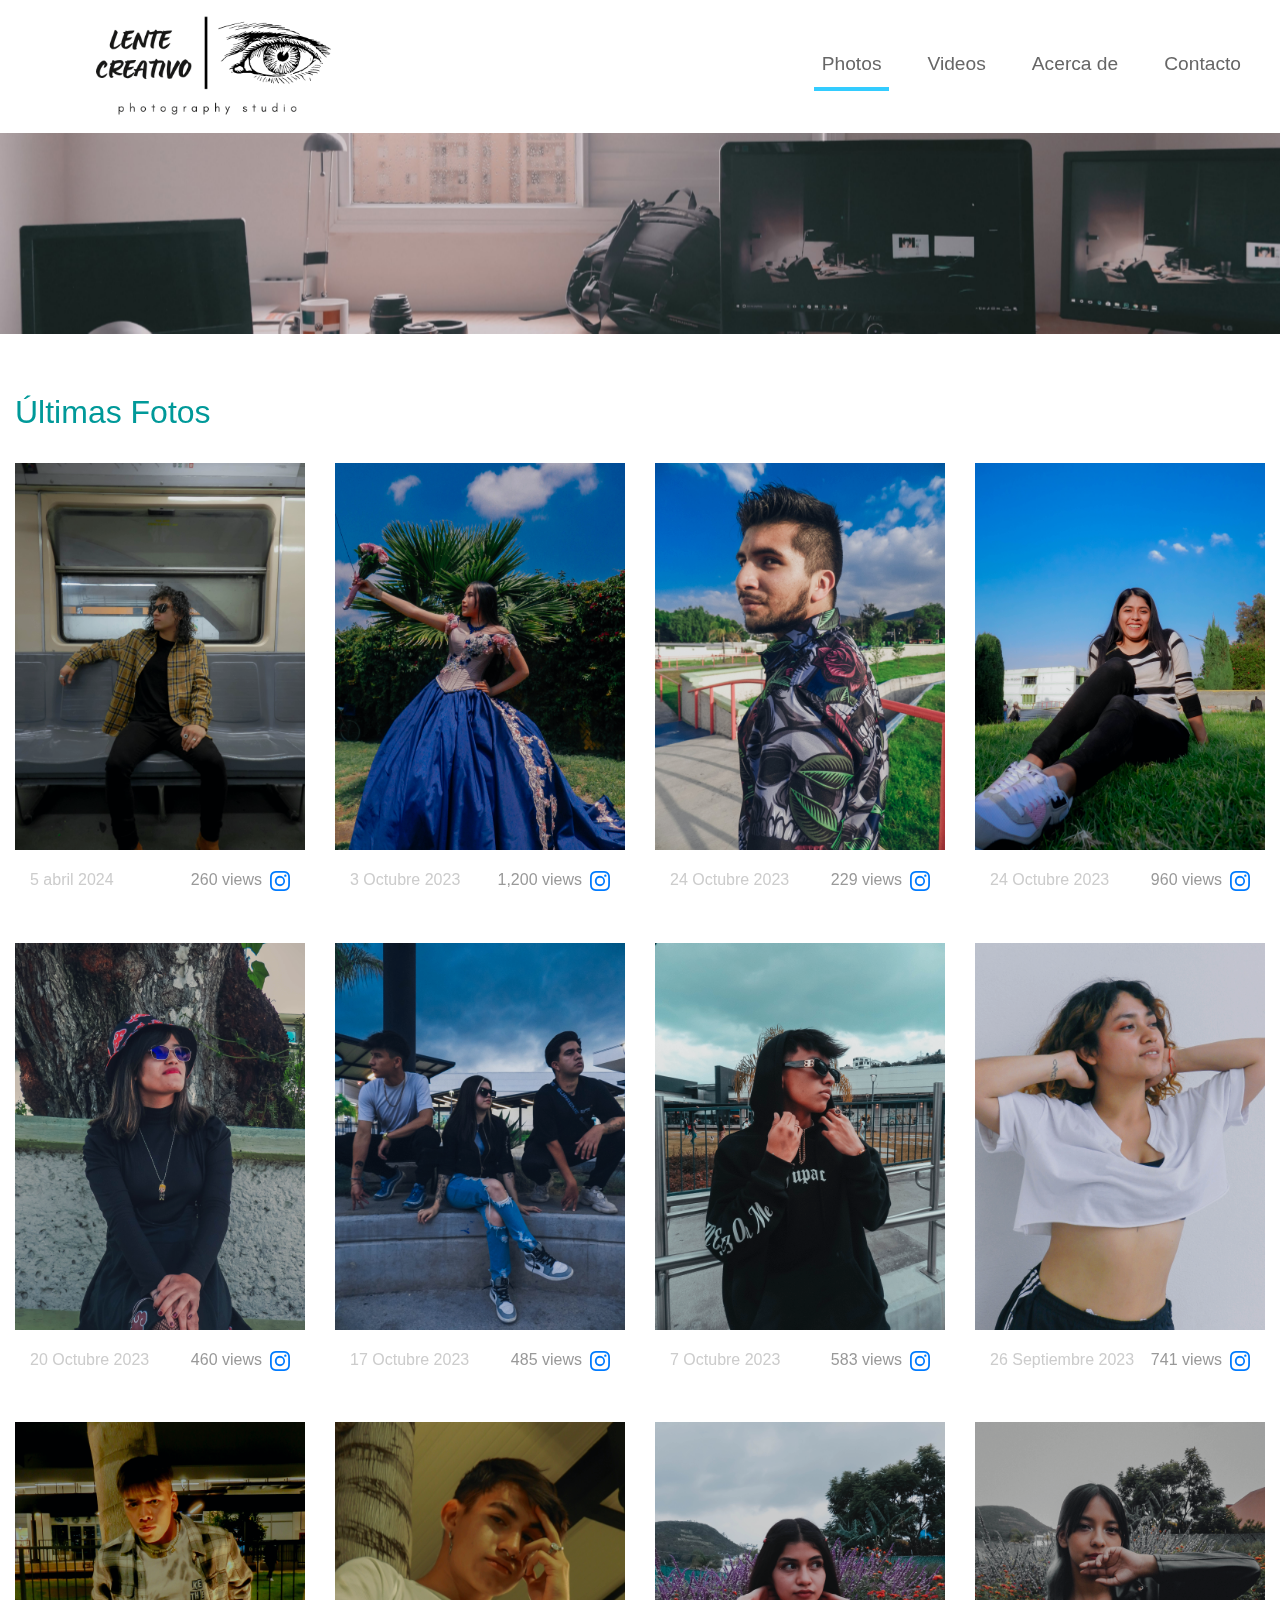
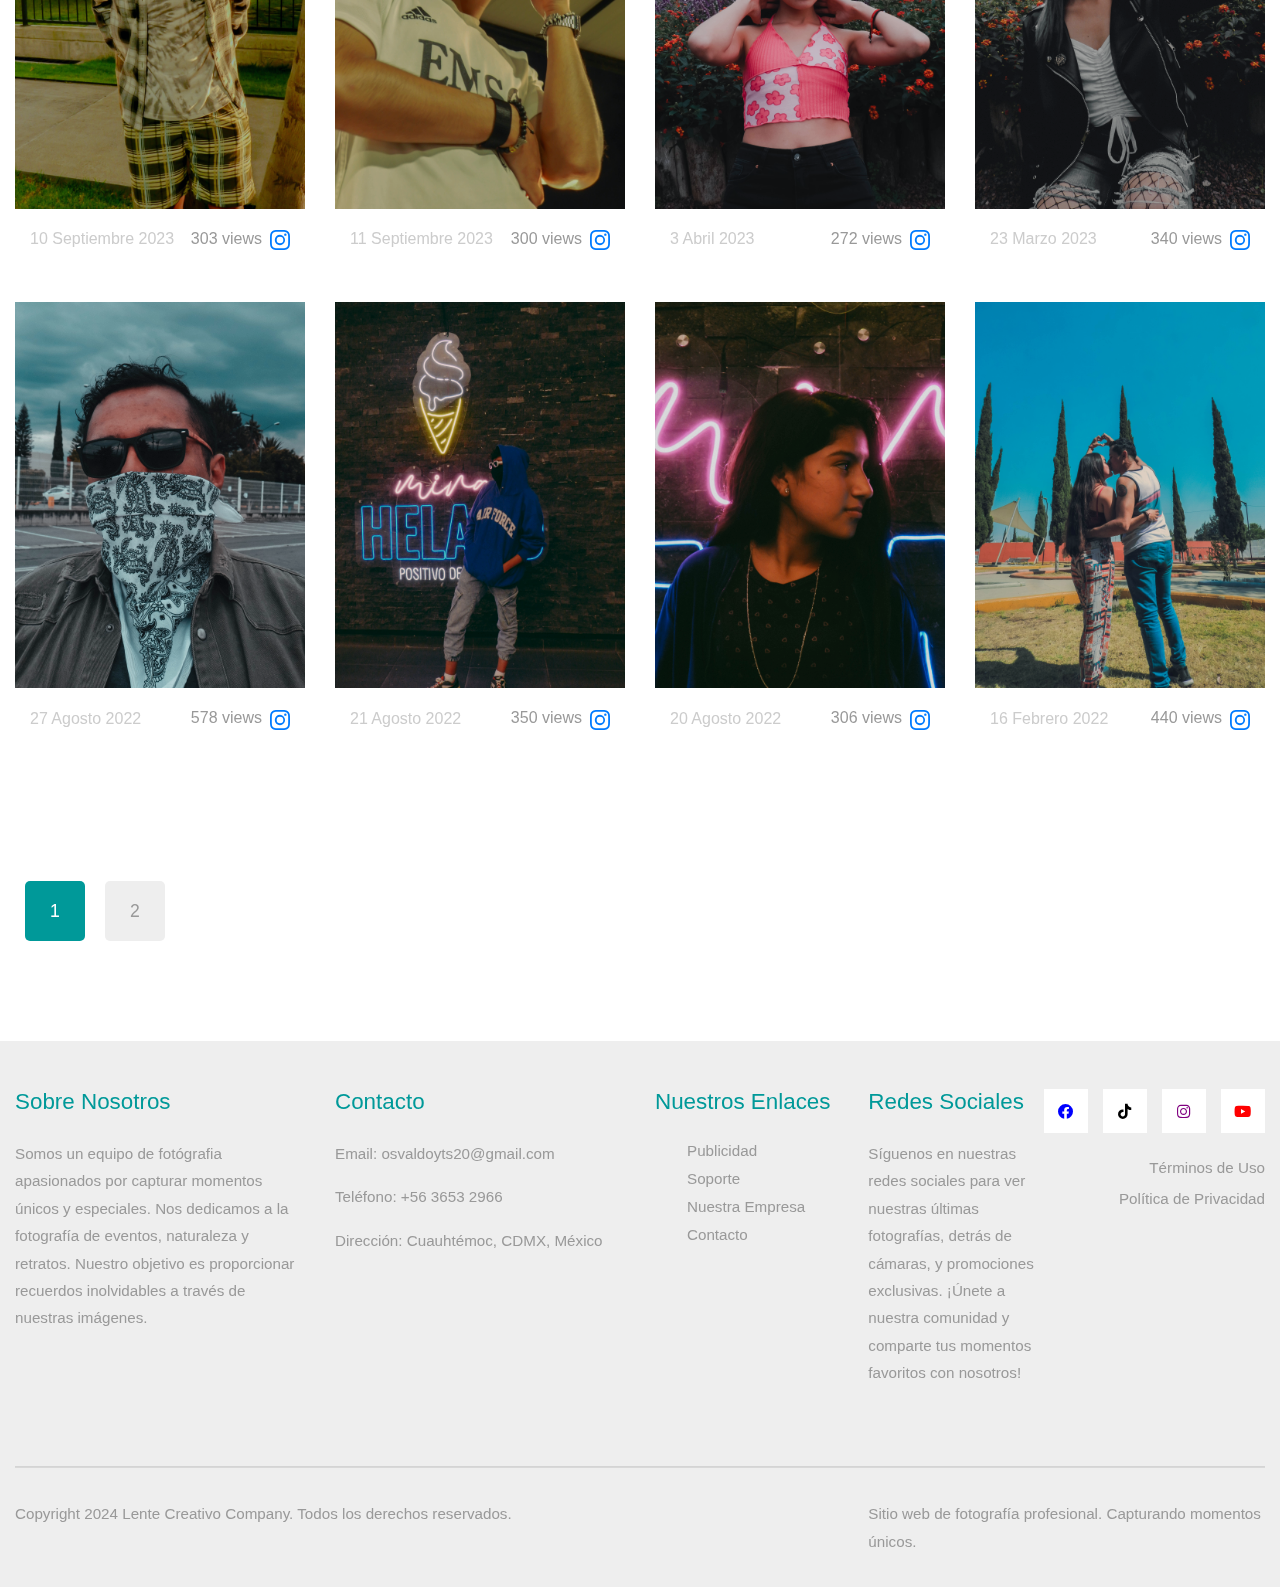
==== commit 9c95d7cf: "Modificacion de sugerencias" ====
--- a/index.html
+++ b/index.html
@@ -63,11 +63,11 @@
             <h2 class="col-6 tm-text-primary">
                 Últimas Fotos
             </h2>
-            <div class="col-6 d-flex justify-content-end align-items-center">
+            <!-- <div class="col-6 d-flex justify-content-end align-items-center">
                 <form action="" class="tm-text-primary">
                     Pág <input type="text" value="1" size="1" class="tm-input-paging tm-text-primary"> de 2
                 </form>
-            </div>
+            </div> -->
         </div>
         <!-- Ilucionista -->
         <div class="row tm-mb-90 tm-gallery">
@@ -76,7 +76,7 @@
                     <img src="img/Ilucionita/DSCN0073.jpg" alt="Image" class="img-fluid"  id="mainImage1">
                     <figcaption class="d-flex align-items-center justify-content-center">
                         <h2 id="paragraph1">Ilucionista</h2>
-                        <a href="photo-details.html?set=1">Ver más</a>
+                        <a href="photo-details.html?set=1" id="pages1">Ver más</a>
                     </figcaption>                    
                 </figure>
                 <div class="container">
@@ -101,7 +101,7 @@
                     <img src="img/xv/DSCN0004.jpg" alt="Image" class="img-fluid" id="mainImage2">
                     <figcaption class="d-flex align-items-center justify-content-center">
                         <h2 id="paragraph2">XV</h2>
-                        <a href="photo-details.html?set=2">Ver más</a>
+                        <a href="photo-details.html?set=2" id="pages2">Ver más</a>
                     </figcaption>                    
                 </figure>
                 <div class="container">
@@ -126,7 +126,7 @@
                     <img src="img/mike/DSCN0142.jpg" alt="Image" class="img-fluid" id="mainImage3">
                     <figcaption class="d-flex align-items-center justify-content-center">
                         <h2 id="paragraph3">Boy</h2>
-                        <a href="photo-details.html?set=3">Ver más</a>
+                        <a href="photo-details.html?set=3" id="pages3">Ver más</a>
                     </figcaption>                    
                 </figure>
                 <div class="container">
@@ -151,7 +151,7 @@
                     <img src="img/Fer/DSCN0182.jpg" alt="Image" class="img-fluid" id="mainImage4">
                     <figcaption class="d-flex align-items-center justify-content-center">
                         <h2 id="paragraph4">Girl</h2>
-                        <a href="photo-details.html?set=4">Ver más</a>
+                        <a href="photo-details.html?set=4" id="pages4">Ver más</a>
                     </figcaption>                    
                 </figure>
                 <div class="container">
@@ -176,7 +176,7 @@
                     <img src="img/Jen/DSCN9699.jpg" alt="Image" class="img-fluid" id="mainImage5">
                     <figcaption class="d-flex align-items-center justify-content-center">
                         <h2 id="paragraph5">Girl</h2>
-                        <a href="photo-details.html?set=5">Ver más</a>
+                        <a href="photo-details.html?set=5" id="pages5">Ver más</a>
                     </figcaption>                    
                 </figure>
                 <div class="container">
@@ -201,7 +201,7 @@
                     <img src="img/amigos/DSCN0412.jpg" alt="Image" class="img-fluid" id="mainImage6">
                     <figcaption class="d-flex align-items-center justify-content-center">
                         <h2 id="paragraph6">Friends</h2>
-                        <a href="photo-details.html?set=6">Ver más</a>
+                        <a href="photo-details.html?set=6" id="pages6">Ver más</a>
                     </figcaption>                    
                 </figure>
                 <div class="container">
@@ -226,7 +226,7 @@
                     <img src="img/try/DSCN0299.jpg" alt="Image" class="img-fluid" id="mainImage7">
                     <figcaption class="d-flex align-items-center justify-content-center">
                         <h2 id="paragraph7">Boy</h2>
-                        <a href="photo-details.html?set=7">Ver más</a>
+                        <a href="photo-details.html?set=7" id="pages7">Ver más</a>
                     </figcaption>                    
                 </figure>
                 <div class="container">
@@ -251,7 +251,7 @@
                     <img src="img/soni/DSCN0191.jpg" alt="Image" class="img-fluid" id="mainImage8">
                     <figcaption class="d-flex align-items-center justify-content-center">
                         <h2 id="paragraph8">Bailarina</h2>
-                        <a href="photo-details.html?set=8">Ver más</a>
+                        <a href="photo-details.html?set=8" id="pages8">Ver más</a>
                     </figcaption>                    
                 </figure>
                 <div class="container">
@@ -276,7 +276,7 @@
                     <img src="img/amigos_2/DSCN0251.jpg" alt="Image" class="img-fluid" id="mainImage9">
                     <figcaption class="d-flex align-items-center justify-content-center">
                         <h2 id="paragraph9">Boy</h2>
-                        <a href="photo-details.html?set=9">Ver más</a>
+                        <a href="photo-details.html?set=9" id="pages9">Ver más</a>
                     </figcaption>                    
                 </figure>
                 <div class="container">
@@ -300,7 +300,7 @@
                     <img src="img/amigos_2/DSCN0278.jpg" alt="Image" class="img-fluid" id="mainImage10">
                     <figcaption class="d-flex align-items-center justify-content-center">
                         <h2 id="paragraph10">Boy</h2>
-                        <a href="photo-details.html?set=10">Ver más</a>
+                        <a href="photo-details.html?set=10" id="pages10">Ver más</a>
                     </figcaption>                    
                 </figure>
                 <div class="container">
@@ -324,7 +324,7 @@
                     <img src="img/yacke/DSCN9800.jpg" alt="Image" class="img-fluid" id="mainImage11">
                     <figcaption class="d-flex align-items-center justify-content-center">
                         <h2 id="paragraph11">Girl</h2>
-                        <a href="photo-details.html?set=11">Ver más</a>
+                        <a href="photo-details.html?set=11" id="pages11">Ver más</a>
                     </figcaption>                    
                 </figure>
                 <div class="container">
@@ -348,7 +348,7 @@
                     <img src="img/ivett/DSCN97055.jpg" alt="Image" class="img-fluid" id="mainImage12">
                     <figcaption class="d-flex align-items-center justify-content-center">
                         <h2 id="paragraph12">Girl</h2>
-                        <a href="photo-details.html?set=12">Ver más</a>
+                        <a href="photo-details.html?set=12" id="pages12">Ver más</a>
                     </figcaption>                    
                 </figure>
                 <div class="container">
@@ -372,7 +372,7 @@
                     <img src="img/alan/DSCN9723.jpg" alt="Image" class="img-fluid" id="mainImage13">
                     <figcaption class="d-flex align-items-center justify-content-center">
                         <h2 id="paragraph13">Boy</h2>
-                        <a href="photo-details.html?set=13">Ver más</a>
+                        <a href="photo-details.html?set=13" id="pages13">Ver más</a>
                     </figcaption>                    
                 </figure>
                 <div class="container">
@@ -396,7 +396,7 @@
                     <img src="img/amigos_3/DSCN01655.jpg" alt="Image" class="img-fluid" id="mainImage14">
                     <figcaption class="d-flex align-items-center justify-content-center">
                         <h2 id="paragraph14">Boy</h2>
-                        <a href="photo-details.html?set=14">Ver más</a>
+                        <a href="photo-details.html?set=14" id="pages14">Ver más</a>
                     </figcaption>                    
                 </figure>
                 <div class="container">
@@ -420,7 +420,7 @@
                     <img src="img/amigos_3/DSCN01811.jpg" alt="Image" class="img-fluid" id="mainImage15">
                     <figcaption class="d-flex align-items-center justify-content-center">
                         <h2 id="paragraph15">Girl</h2>
-                        <a href="photo-details.html?set=15">Ver más</a>
+                        <a href="photo-details.html?set=15" id="pages15">Ver más</a>
                     </figcaption>                    
                 </figure>
                 <div class="container">
@@ -444,7 +444,7 @@
                     <img src="img/dyf/DSCN9717.jpg" alt="Image" class="img-fluid" id="mainImage16">
                     <figcaption class="d-flex align-items-center justify-content-center">
                         <h2 id="paragraph16">Parejas</h2>
-                        <a href="photo-details.html?set=16">Ver más</a>
+                        <a href="photo-details.html?set=16" id="pages16">Ver más</a>
                     </figcaption>                    
                 </figure>
                 <div class="container">
@@ -493,7 +493,7 @@
                 <h3 class="tm-text-primary mb-4 tm-footer-title">Contacto</h3>
                 <p>Email: osvaldoyts20@gmail.com</p>
                 <p>Teléfono: +56 3653 2966</p>
-                <p>Dirección: cuauhtémoc, CDMX, México</p>
+                <p>Dirección: Cuauhtémoc, CDMX, México</p>
             </div>
             <div class="col-lg-2 col-md-6 col-sm-12 mb-5">
                 <h3 class="tm-text-primary mb-4 tm-footer-title">Nuestros Enlaces</h3>
--- a/css/templatemo-style.css
+++ b/css/templatemo-style.css
@@ -480,6 +480,22 @@
     padding: 40px;
 }
 
+/**/
+.video-container {
+    position: relative;
+    padding-bottom: 56.25%; /* 16:9 */
+    padding-top: 25px;
+    height: 0;
+}
+.video-container iframe {
+    position: absolute;
+    top: 0;
+    left: 0;
+    width: 100%;
+    height: 100%;
+}
+
+
 /* About */
 .tm-row-1640 { max-width: 1640px; }
 .tm-about-2-col { max-width: 716px; }
@@ -491,8 +507,8 @@
 }
 
 .tm-about-icon-container {
-    width: 150px;
-    height: 150px;
+    width: 370px;
+    height: 350px;
     border: 1px solid #009999;
     display: flex;
     align-items: center;
@@ -586,6 +602,90 @@
     margin: 0 10px; /* Añade espacio entre los iconos */
 }
 
+.small-image {
+    width: 350px; /* Puedes ajustar el ancho según sea necesario */
+    height: auto; /* Mantiene la proporción de la imagen */
+}
+
+/*Comentarios de contecto*/
+.tm-comment-box {
+    border: 1px solid #ccc;
+    padding: 10px;
+    border-radius: 10px;
+    background-color: #f9f9f9;
+    text-align: center;
+    max-width: 1100px;
+    margin: 0 auto;
+}
+
+.tm-comment-box p {
+    font-size: 1.2rem;
+    color: #333;
+}
+
+.tm-comment-author {
+    display: block;
+    font-size: 1rem;
+    color: #888;
+    margin-top: 10px;
+}
+
+.tm-social {
+    list-style: none;
+    padding: 0;
+    text-align: center;
+}
+
+.tm-social li {
+    display: inline-block;
+    margin-right: 10px;
+}
+
+.tm-social i {
+    font-size: 1.5rem;
+    color: #007bff;
+}
+
+.carousel-control-prev-icon,
+.carousel-control-next-icon {
+    background-color: #007bff;
+    border-radius: 50%;
+}
+
+.carousel-control-prev,
+.carousel-control-next {
+    width: 50px;
+    /* background-color: #ccc; */
+}
+
+.sr-only {
+    position: absolute;
+    width: 1px;
+    height: 1px;
+    padding: 0;
+    margin: -1px;
+    overflow: hidden;
+    clip: rect(0, 0, 0, 0);
+    border: 0;
+}
+
+.carousel-control-prev-icon,
+.carousel-control-next-icon {
+    background-color: rgba(0, 0, 0, 0); /* Fondo semitransparente */
+    border-radius: 50%; /* Hacer los iconos circulares */
+    width: 50px; /* Ancho del icono */
+    height: 50px; /* Altura del icono */
+}
+
+.carousel-control-prev-icon {
+    background-image: url('data:image/svg+xml;charset=utf8,%3Csvg xmlns%3D%22http://www.w3.org/2000/svg%22 fill%3D%22%23fff%22 viewBox%3D%220 0 8 8%22%3E%3Cpath d%3D%22M4.5 0l-4 4 4 4v-3h3v-2h-3v-3z%22/%3E%3C/svg%3E');
+}
+
+.carousel-control-next-icon {
+    background-image: url('data:image/svg+xml;charset=utf8,%3Csvg xmlns%3D%22http://www.w3.org/2000/svg%22 fill%3D%22%23fff%22 viewBox%3D%220 0 8 8%22%3E%3Cpath d%3D%22M3.5 0v3h-3v2h3v3l4-4-4-4z%22/%3E%3C/svg%3E');
+}
+
+
 @media (max-width: 991px) {
     .navbar-collapse {
         position: fixed;
@@ -637,4 +737,100 @@
     }
 
     .tm-social-links li { margin-right: 3px; }
+}
+
+@media (min-width: 768px) {
+    .video-container {
+        padding-bottom: 0;
+        height: 500px;
+        max-width: 90%; /* Ajusta el ancho al 90% */
+    }
+}
+
+@media (min-width: 992px) {
+    .video-container {
+        height: 600px;
+        max-width: 85%; /* Ajusta el ancho al 85% */
+    }
+}
+
+@media (min-width: 1200px) {
+    .video-container {
+        height: 800px;
+        max-width: 80%; /* Ajusta el ancho al 80% */
+    }
+}
+
+/*Comentario*/
+/* Media Queries for Responsiveness */
+@media (max-width: 1200px) {
+    .tm-comment-box {
+        padding: 15px;
+    }
+
+    .tm-comment-box p {
+        font-size: 1.1rem;
+    }
+
+    .tm-comment-author {
+        font-size: 0.9rem;
+    }
+
+    .tm-social i {
+        font-size: 1.4rem;
+    }
+}
+
+@media (max-width: 992px) {
+    .tm-comment-box {
+        padding: 15px;
+    }
+
+    .tm-comment-box p {
+        font-size: 1rem;
+    }
+
+    .tm-comment-author {
+        font-size: 0.85rem;
+    }
+
+    .tm-social i {
+        font-size: 1.3rem;
+    }
+}
+
+@media (max-width: 768px) {
+    .tm-comment-box {
+        padding: 10px;
+    }
+
+    .tm-comment-box p {
+        font-size: 0.95rem;
+    }
+
+    .tm-comment-author {
+        font-size: 0.8rem;
+    }
+
+    .tm-social i {
+        font-size: 1.2rem;
+    }
+}
+
+@media (max-width: 576px) {
+    .tm-comment-box {
+        padding: 8px;
+    }
+
+    .tm-comment-box p {
+        font-size: 0.9rem;
+    }
+
+    .tm-comment-author {
+        font-size: 0.75rem;
+    }
+
+    .tm-social i {
+        font-size: 1.1rem;
+    }
 }